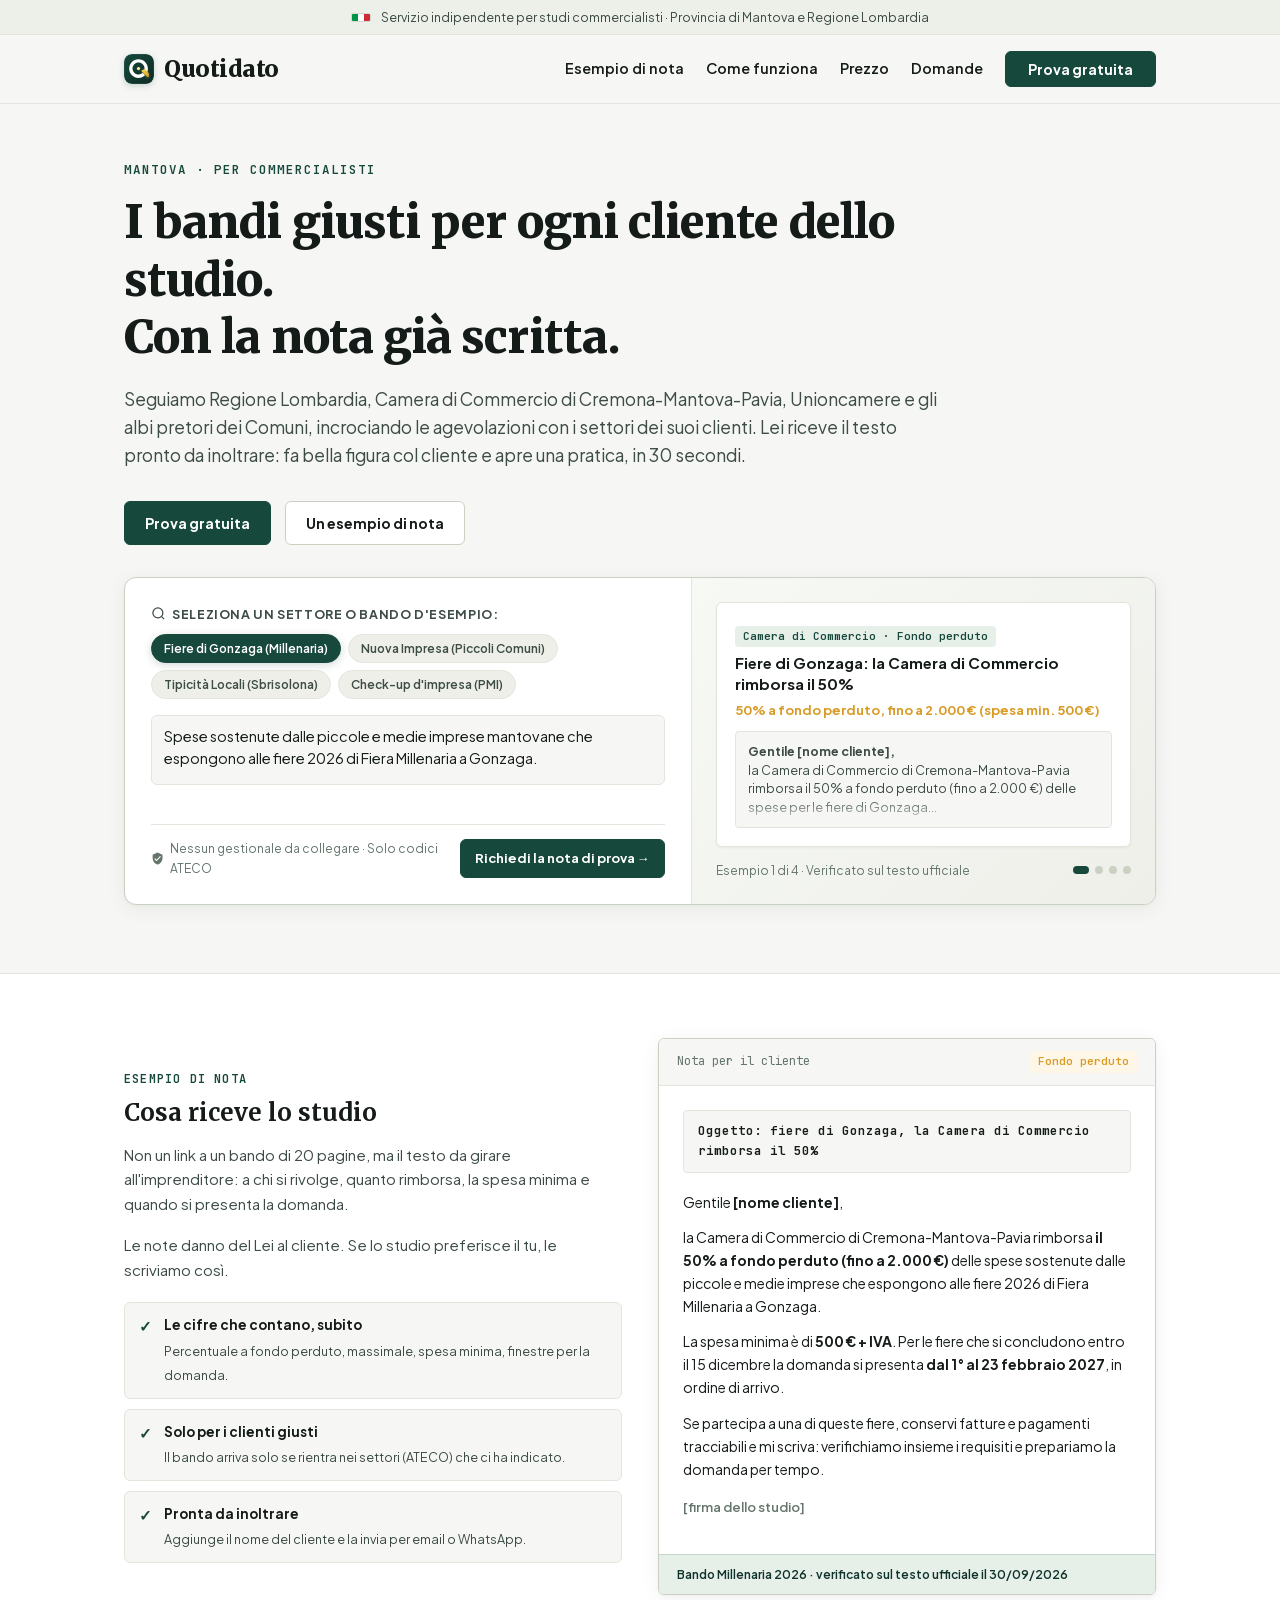
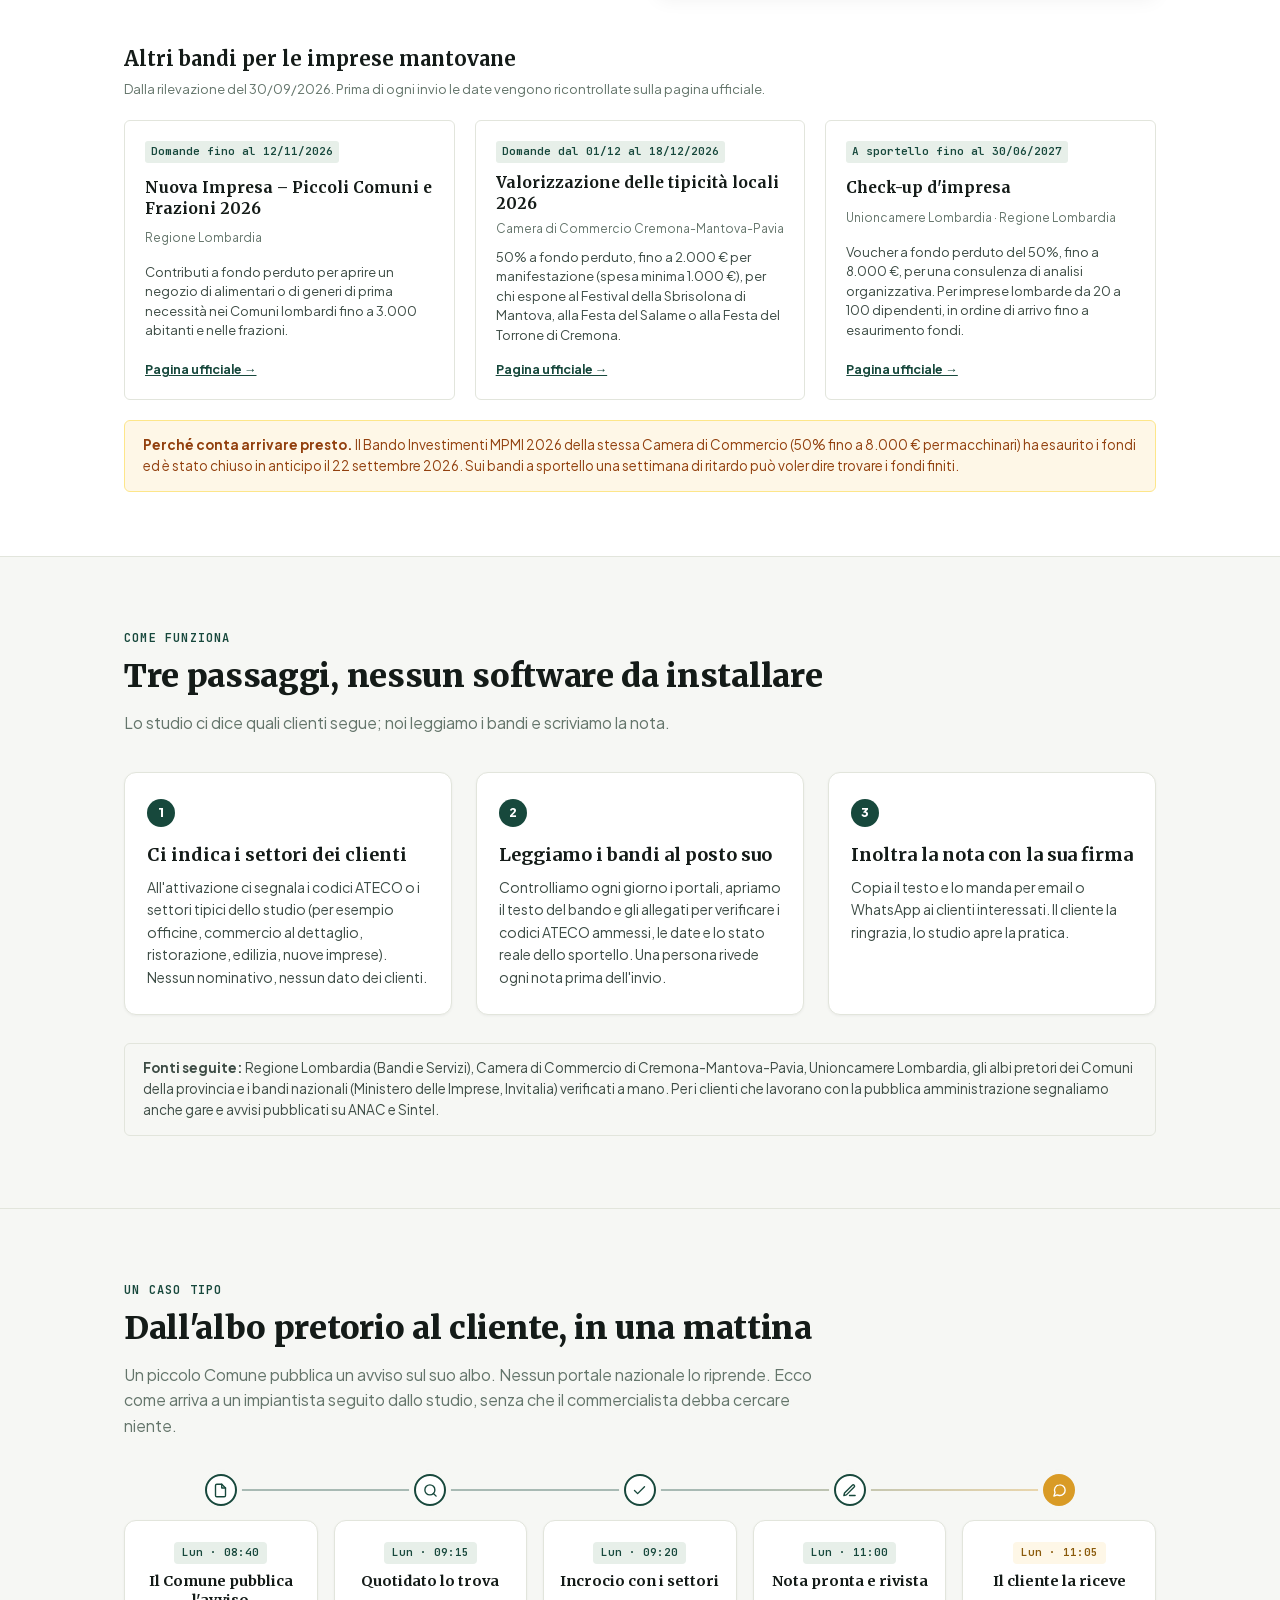
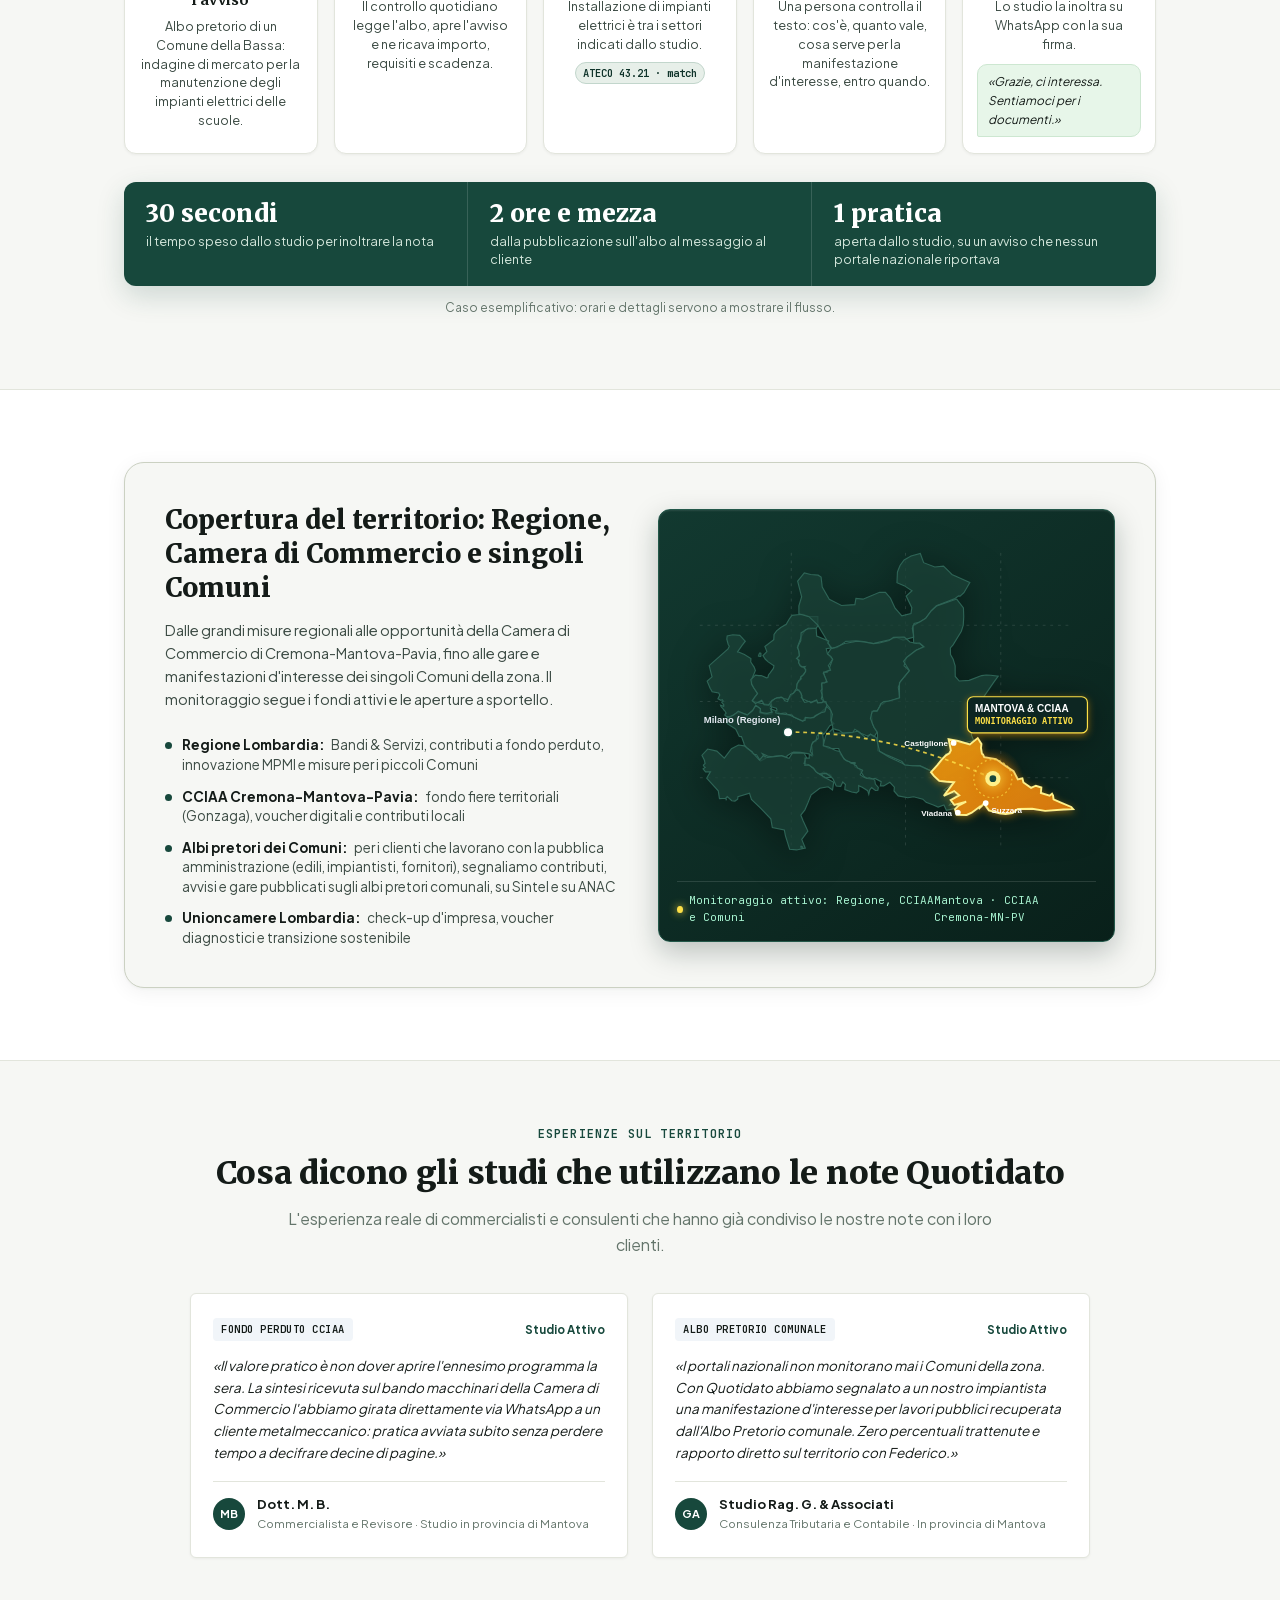
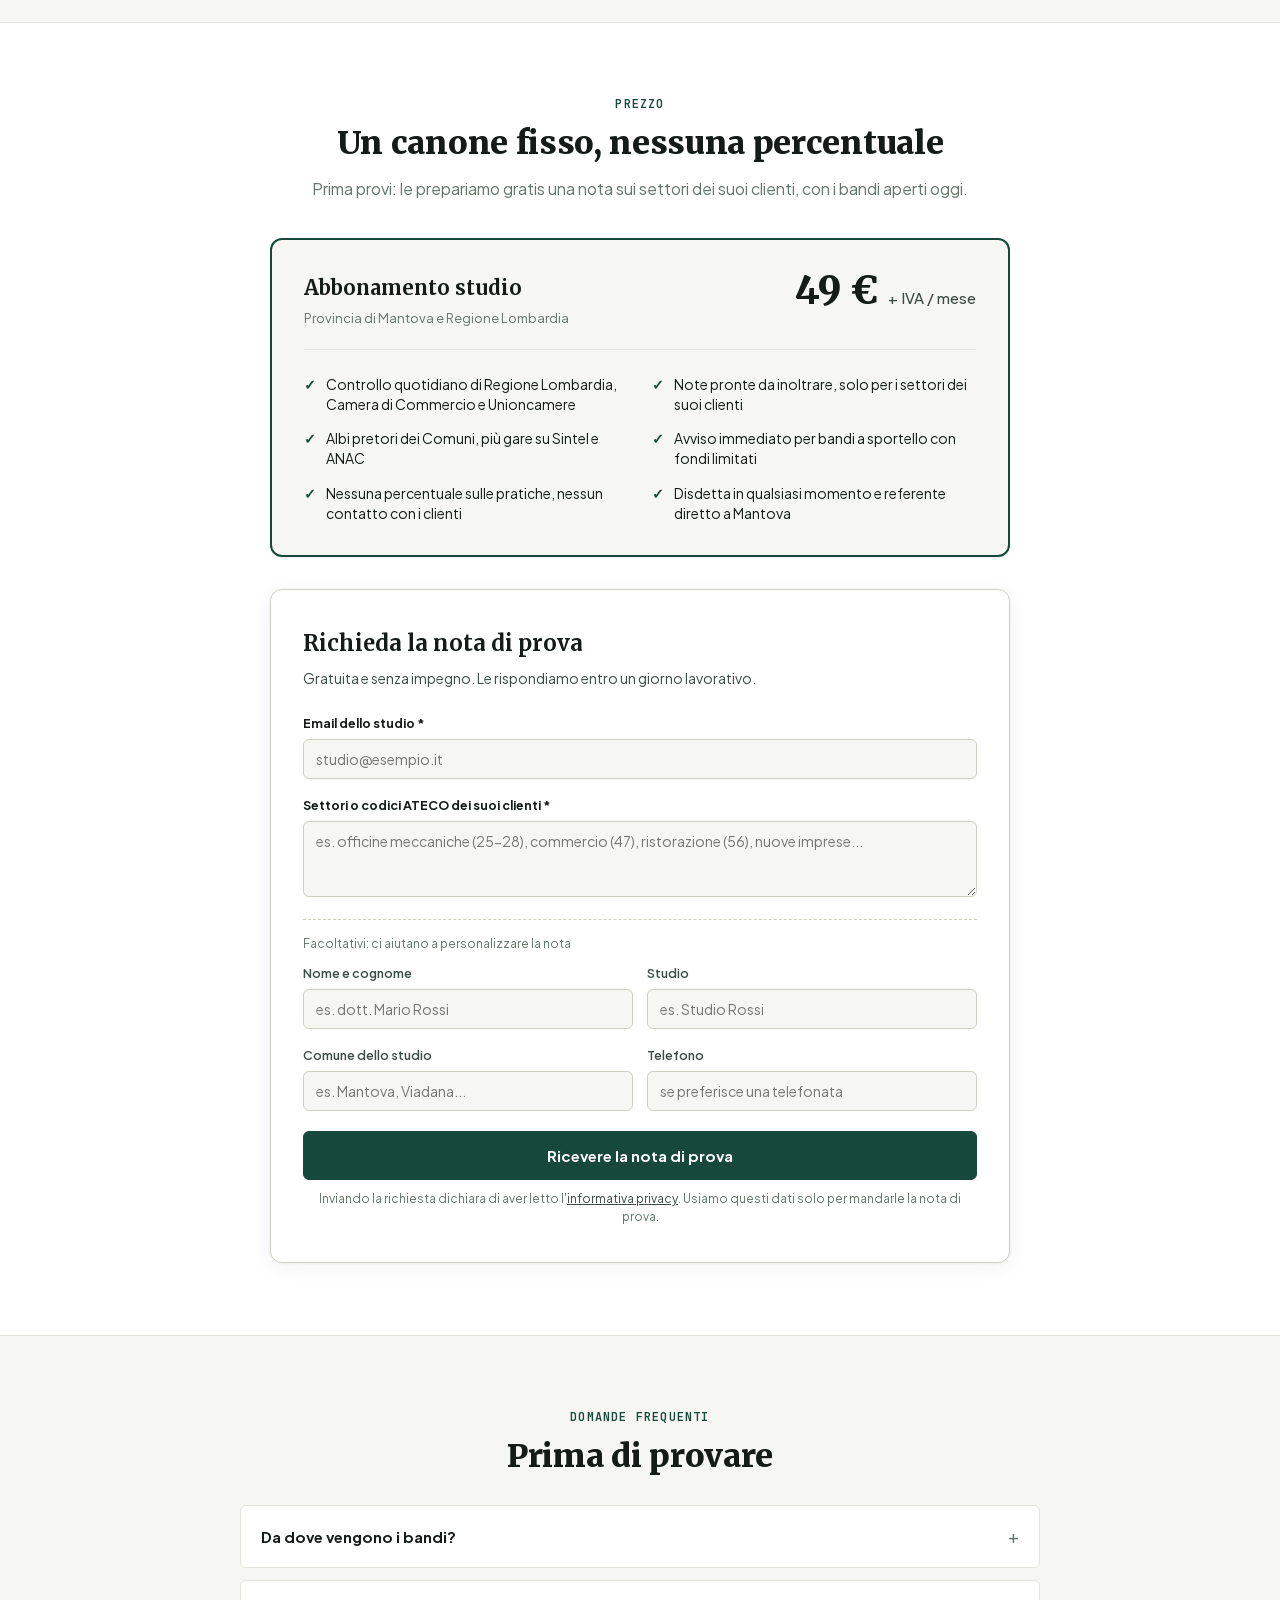
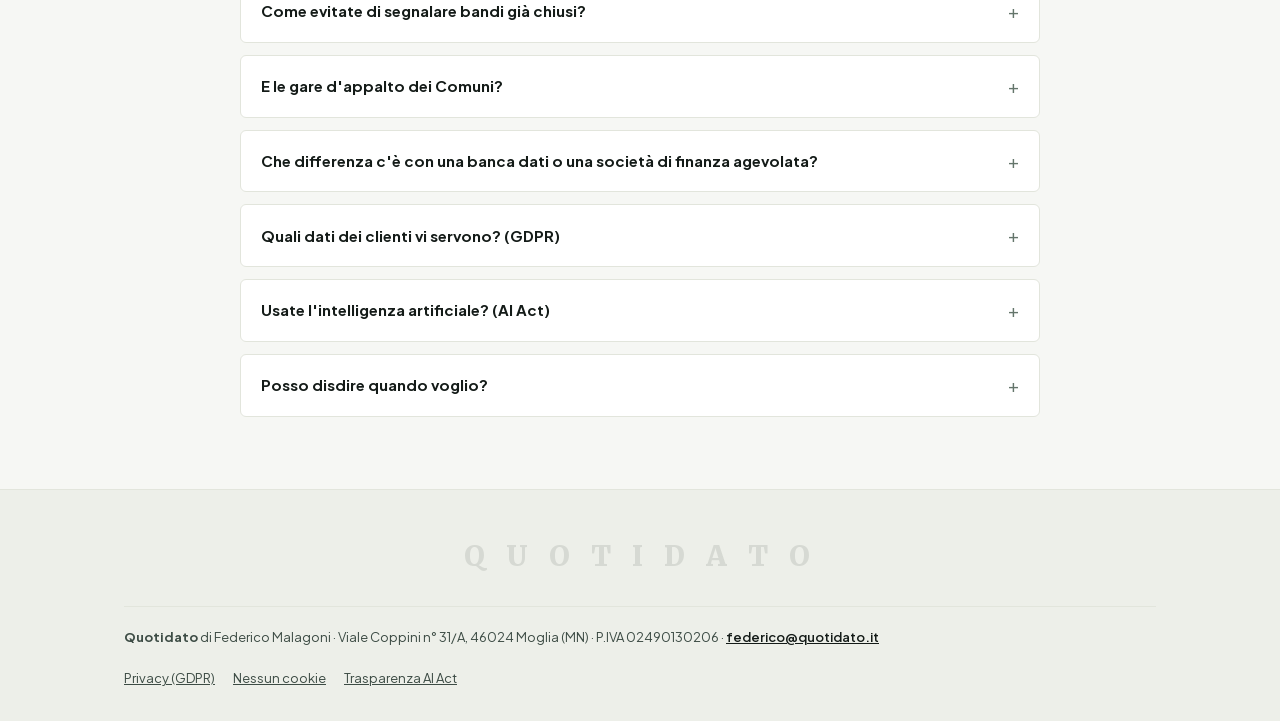
==== index.html @ 5fbed40e "Sito quotidato.it Co-Authored-By: Claude Opus 5.5 <noreply@anthropic.com>" ====
<!DOCTYPE html>
<html lang="it">
<head>
  <meta charset="UTF-8">
  <meta name="viewport" content="width=device-width, initial-scale=1.0, viewport-fit=cover">
  <title>Quotidato | Bandi per i clienti dello studio, con la nota già scritta</title>
  <meta name="description" content="Per commercialisti della provincia di Mantova: i bandi aperti di Regione Lombardia e Camera di Commercio incrociati con i settori dei clienti, con il testo pronto da inoltrare. 49 € + IVA al mese.">
  <link rel="canonical" href="https://quotidato.it/">
  <meta property="og:type" content="website">
  <meta property="og:locale" content="it_IT">
  <meta property="og:url" content="https://quotidato.it/">
  <meta property="og:title" content="Quotidato · Bandi per i clienti dello studio, con la nota già scritta">
  <meta property="og:description" content="Regione Lombardia, Camera di Commercio, Unioncamere e albi pretori dei Comuni incrociati con i settori dei suoi clienti. Per commercialisti della provincia di Mantova.">
  <meta property="og:image" content="https://quotidato.it/brand/og-image.png">
  <meta property="og:image:width" content="1200">
  <meta property="og:image:height" content="630">
  <meta property="og:image:alt" content="Quotidato: i bandi giusti per ogni cliente, con la nota già scritta">
  <meta name="twitter:card" content="summary_large_image">
  <link rel="icon" type="image/svg+xml" href="brand/quotidato-icon-pine.svg">
  <link rel="stylesheet" href="fonts/fonts.css">

  <style>
    :root {
      /* DESIGN SYSTEM: ATMOSFERA EDITORIALE / CIVICA SUPERPINO - ITALIA APERTA */
      --bg: #f6f7f4;                 /* Fondo carta caldo lino di Italia Aperta */
      --bg-white: #ffffff;
      --bg-card: #fdfdfc;
      --bg-subtle: #eeefe9;
      --border: #e2e5dc;
      --border-dark: #cbd1c2;
      --text: #141b18;               /* Inchiostro profondo naturale */
      --text-muted: #3d4c45;         /* Testo secondario ad alta leggibilità */
      --text-light: #64756b;
      --pine: #17483c;               /* Verde pino istituzionale */
      --pine-dark: #0f332a;
      --pine-light: #e7efe9;
      --ochre: #d99b26;              /* Ocra caldo per badge e accenti */
      --ochre-light: #fef7e7;
      --terracotta: #c0583e;         /* Accento vivace per scadenze */
      --radius-sm: 6px;
      --radius-md: 12px;
      --radius-lg: 20px;
      --radius-full: 9999px;
      --shadow-sm: 0 1px 3px rgba(20, 27, 24, 0.05);
      --shadow-card: 0 4px 20px rgba(20, 27, 24, 0.06), 0 1px 3px rgba(20, 27, 24, 0.04);
      --font-serif: 'Merriweather', Georgia, serif;
      --font-sans: 'Plus Jakarta Sans', -apple-system, BlinkMacSystemFont, 'Segoe UI', Roboto, sans-serif;
      --font-mono: 'JetBrains Mono', monospace;
    }

    * { box-sizing: border-box; margin: 0; padding: 0; }
    html { scroll-behavior: smooth; scroll-padding-top: 84px; }
    body {
      background-color: var(--bg);
      color: var(--text);
      font-family: var(--font-sans);
      line-height: 1.6;
      -webkit-font-smoothing: antialiased;
      text-rendering: optimizeLegibility;
    }

    a { color: inherit; text-decoration: none; }
    button, input, textarea { font-family: inherit; }

    .container {
      max-width: 1080px;
      margin: 0 auto;
      padding: 0 24px;
    }

    /* 1. TOP NOTICE (SUPERPINO SIGNATURE) */
    .top-notice {
      background: #edefe9;
      border-bottom: 1px solid var(--border);
      font-size: 12.5px;
      color: var(--text-muted);
      padding: 7px 16px;
      text-align: center;
      display: flex;
      align-items: center;
      justify-content: center;
      gap: 10px;
    }
    .tricolor-strip {
      display: inline-flex;
      width: 20px;
      height: 9px;
      border-radius: 2px;
      overflow: hidden;
      flex-shrink: 0;
      border: 1px solid rgba(0,0,0,0.1);
    }
    .tricolor-strip span:nth-child(1) { flex: 1; background: #009246; }
    .tricolor-strip span:nth-child(2) { flex: 1; background: #ffffff; }
    .tricolor-strip span:nth-child(3) { flex: 1; background: #ce2b37; }

    /* 2. HEADER CON DESIGN PILLOLA IDENTICO A ITALIA APERTA */
    header.masthead {
      background: rgba(246, 247, 244, 0.96);
      backdrop-filter: blur(12px);
      border-bottom: 1px solid var(--border);
      position: sticky;
      top: 0;
      z-index: 100;
    }
    .masthead-inner {
      height: 68px;
      display: flex;
      align-items: center;
      justify-content: space-between;
      gap: 20px;
    }
    .brand-title {
      font-family: var(--font-serif);
      font-size: 23px;
      font-weight: 900;
      letter-spacing: -0.02em;
      color: var(--text);
      text-decoration: none;
      display: flex;
      align-items: center;
      gap: 10px;
      flex-shrink: 0;
      transition: opacity 0.2s ease;
    }
    .brand-title:hover {
      opacity: 0.88;
    }
    .brand-title img {
      width: 30px;
      height: 30px;
      border-radius: 8px;
      vertical-align: middle;
      flex-shrink: 0;
      display: inline-block;
      box-shadow: 0 2px 6px rgba(23, 72, 60, 0.2);
      transition: transform 0.2s ease, box-shadow 0.2s ease;
    }
    .brand-title:hover img {
      transform: scale(1.05);
      box-shadow: 0 4px 10px rgba(23, 72, 60, 0.28);
    }
    .masthead-nav-wrap {
      display: flex;
      align-items: center;
      gap: 22px;
    }
    .nav-links {
      display: flex;
      align-items: center;
      gap: 22px;
      list-style: none;
    }
    .nav-links a {
      color: var(--text);
      text-decoration: none;
      font-size: 14.5px;
      font-weight: 600;
      position: relative;
      transition: color 0.18s ease;
      white-space: nowrap;
      padding: 4px 0;
    }
    .nav-links a::after {
      content: '';
      position: absolute;
      bottom: 0;
      left: 0;
      width: 0;
      height: 2px;
      background: var(--pine);
      transition: width 0.2s cubic-bezier(0.16, 1, 0.3, 1);
      border-radius: 2px;
    }
    .nav-links a:hover {
      color: var(--pine);
    }
    .nav-links a:hover::after {
      width: 100%;
    }

    .nav-actions {
      display: flex;
      align-items: center;
      gap: 10px;
    }
    .nav-pill-btn {
      display: inline-flex;
      align-items: center;
      justify-content: center;
      gap: 7px;
      padding: 8px 18px;
      font-size: 14px;
      font-weight: 600;
      border-radius: var(--radius-sm);
      text-decoration: none !important;
      cursor: pointer;
      transition: all 0.2s cubic-bezier(0.16, 1, 0.3, 1);
      white-space: nowrap;
      line-height: 1.2;
    }

    .nav-pill-cta {
      background: var(--pine);
      color: #ffffff !important;
      border: 1px solid var(--pine);
      font-weight: 700;
      padding: 9px 22px;
    }
    .nav-pill-cta:hover {
      background: var(--pine-dark);
      border-color: var(--pine-dark);
      transform: translateY(-1.5px);
      box-shadow: 0 4px 14px rgba(23, 72, 60, 0.32);
    }
    .nav-pill-cta:active {
      transform: translateY(0);
      box-shadow: 0 2px 6px rgba(23, 72, 60, 0.2);
    }

    .nav-pill-menu {
      background: transparent;
      color: var(--text);
      border: 1px solid #cbd5cf;
      padding: 8px 16px;
      font-size: 14px;
      font-weight: 600;
      cursor: pointer;
      border-radius: var(--radius-sm);
      display: none;
      transition: all 0.2s ease;
    }
    .nav-pill-menu:hover {
      border-color: var(--pine);
      color: var(--pine);
    }

    /* BOTTONI */
    .btn {
      display: inline-flex;
      align-items: center;
      justify-content: center;
      gap: 8px;
      padding: 10px 20px;
      font-size: 14px;
      font-weight: 700;
      border-radius: var(--radius-sm);
      cursor: pointer;
      transition: all 0.2s cubic-bezier(0.16, 1, 0.3, 1);
      white-space: nowrap;
      text-decoration: none !important;
      border: 1px solid transparent;
    }
    .btn-pine, .btn-primary {
      background: var(--pine);
      color: #ffffff !important;
      border-color: var(--pine);
    }
    .btn-pine:hover, .btn-primary:hover {
      background: var(--pine-dark);
      border-color: var(--pine-dark);
      transform: translateY(-2px);
      box-shadow: 0 6px 18px rgba(23, 72, 60, 0.28);
    }
    .btn-pine:active, .btn-primary:active {
      transform: translateY(0);
      box-shadow: 0 2px 6px rgba(23, 72, 60, 0.2);
    }
    .btn-outline {
      background: #ffffff;
      color: var(--text);
      border-color: var(--border-dark);
    }
    .btn-outline:hover {
      background: #ffffff;
      color: var(--pine);
      border-color: var(--pine);
      transform: translateY(-2px);
      box-shadow: 0 6px 16px rgba(0, 0, 0, 0.08);
    }
    .btn-outline:active {
      transform: translateY(0);
      box-shadow: 0 2px 4px rgba(0, 0, 0, 0.05);
    }

    /* 3. HERO (CON COPY APPROVATO + COMPOSER SUPERPINO) */
    .hero {
      padding: 56px 0 48px;
    }
    .hero-kicker {
      font-family: var(--font-mono);
      font-size: 12.5px;
      font-weight: 700;
      text-transform: uppercase;
      letter-spacing: 0.08em;
      color: var(--pine);
      margin-bottom: 14px;
    }
    .hero h1 {
      font-family: var(--font-serif);
      font-size: clamp(32px, 4.2vw, 46px);
      font-weight: 900;
      line-height: 1.25;
      letter-spacing: -0.02em;
      color: var(--text);
      margin-bottom: 18px;
      max-width: 880px;
    }
    .hero-lead {
      font-size: 17.5px;
      color: var(--text-muted);
      max-width: 820px;
      line-height: 1.6;
      margin-bottom: 32px;
    }
    .hero-actions {
      display: flex;
      gap: 14px;
      align-items: center;
      flex-wrap: wrap;
      margin-bottom: 32px;
    }

    /* WIDGET HERO COMPOSER INTERATTIVO (STILE SUPERPINO CON DATI REALI) */
    .hero-composer {
      background: var(--bg-white);
      border: 1px solid var(--border-dark);
      border-radius: var(--radius-md);
      box-shadow: var(--shadow-card);
      overflow: hidden;
      display: grid;
      grid-template-columns: 1.1fr 0.9fr;
      margin-bottom: 20px;
      transition: border-color 0.25s ease, box-shadow 0.25s ease;
    }
    .hero-composer:hover {
      border-color: #cbd5cf;
      box-shadow: 0 10px 30px rgba(23, 72, 60, 0.08);
    }
    .composer-interactive {
      padding: 26px;
      display: flex;
      flex-direction: column;
      justify-content: space-between;
      border-right: 1px solid var(--border);
    }
    .composer-label {
      font-size: 12.5px;
      font-weight: 700;
      color: var(--text-muted);
      text-transform: uppercase;
      letter-spacing: 0.05em;
      margin-bottom: 10px;
      display: flex;
      align-items: center;
      gap: 6px;
    }
    .composer-samples {
      display: flex;
      flex-wrap: wrap;
      gap: 7px;
      margin-bottom: 16px;
    }
    .sample-pill {
      font-size: 12px;
      font-weight: 600;
      background: var(--bg-subtle);
      border: 1px solid var(--border);
      color: var(--text-muted);
      padding: 6px 12px;
      border-radius: var(--radius-full);
      cursor: pointer;
      transition: all 0.2s cubic-bezier(0.16, 1, 0.3, 1);
    }
    .sample-pill:hover {
      background: var(--pine);
      color: #ffffff;
      border-color: var(--pine);
      transform: translateY(-2px);
      box-shadow: 0 4px 10px rgba(23, 72, 60, 0.22);
    }
    .sample-pill.active {
      background: var(--pine);
      color: #ffffff;
      border-color: var(--pine);
      box-shadow: 0 2px 8px rgba(23, 72, 60, 0.2);
    }
    .composer-textarea {
      width: 100%;
      min-height: 70px;
      border: 1px solid var(--border);
      border-radius: var(--radius-sm);
      padding: 10px 12px;
      font-size: 14.5px;
      color: var(--text);
      background: var(--bg);
      resize: none;
      line-height: 1.5;
      transition: border-color 0.2s ease, box-shadow 0.2s ease;
    }
    .composer-textarea:focus {
      outline: none;
      border-color: var(--pine);
      box-shadow: 0 0 0 3px rgba(23, 72, 60, 0.1);
    }
    .composer-bottom {
      display: flex;
      align-items: center;
      justify-content: space-between;
      gap: 16px;
      padding-top: 14px;
      border-top: 1px solid var(--border);
      margin-top: 14px;
    }
    .composer-hint {
      font-size: 12px;
      color: var(--text-light);
      display: flex;
      align-items: center;
      gap: 6px;
    }

    /* COMPOSER STAGE (ANTEPRIMA NOTA) */
    .composer-stage {
      background: linear-gradient(135deg, #f7f9f5 0%, #eeefe9 100%);
      padding: 24px;
      display: flex;
      flex-direction: column;
      justify-content: space-between;
    }
    .stage-card {
      background: #ffffff;
      border: 1px solid var(--border);
      border-radius: var(--radius-sm);
      padding: 18px;
      box-shadow: var(--shadow-sm);
      transition: transform 0.25s cubic-bezier(0.16, 1, 0.3, 1), box-shadow 0.25s ease;
    }
    .stage-card:hover {
      transform: translateY(-2px);
      box-shadow: 0 8px 24px rgba(0, 0, 0, 0.08);
    }
    .stage-tag {
      display: inline-block;
      font-family: var(--font-mono);
      font-size: 11px;
      font-weight: 700;
      color: var(--pine);
      background: var(--pine-light);
      padding: 2px 8px;
      border-radius: 4px;
      margin-bottom: 6px;
    }
    .stage-title {
      font-size: 15px;
      font-weight: 700;
      color: var(--text);
      line-height: 1.35;
      margin-bottom: 6px;
    }
    .stage-value {
      font-size: 13px;
      color: var(--ochre);
      font-weight: 700;
      margin-bottom: 10px;
    }
    .stage-draft-box {
      background: var(--bg);
      border: 1px solid var(--border);
      border-radius: 4px;
      padding: 10px 12px;
      font-size: 12.5px;
      color: var(--text-muted);
      line-height: 1.5;
      max-height: 100px;
      overflow: hidden;
      position: relative;
    }
    .stage-draft-box::after {
      content: '';
      position: absolute;
      bottom: 0; left: 0; right: 0;
      height: 30px;
      background: linear-gradient(transparent, var(--bg));
    }
    .stage-controls {
      display: flex;
      align-items: center;
      justify-content: space-between;
      margin-top: 14px;
    }
    .stage-caption { font-size: 12px; color: var(--text-light); }
    .stage-dots { display: flex; gap: 6px; }
    .dot {
      width: 8px;
      height: 8px;
      border-radius: 50%;
      background: var(--border-dark);
      cursor: pointer;
      transition: all 0.2s cubic-bezier(0.16, 1, 0.3, 1);
    }
    .dot:hover {
      background: var(--pine);
      transform: scale(1.25);
    }
    .dot.active { background: var(--pine); width: 16px; border-radius: 4px; }

    /* SECTION HEADINGS */
    .section-eyebrow {
      font-family: var(--font-mono);
      font-size: 12px;
      text-transform: uppercase;
      letter-spacing: 0.1em;
      color: var(--pine);
      font-weight: 700;
      margin-bottom: 8px;
    }
    .section-headline {
      font-family: var(--font-serif);
      font-size: clamp(24px, 3vw, 32px);
      font-weight: 800;
      color: var(--text);
      margin-bottom: 12px;
      letter-spacing: -0.01em;
      line-height: 1.3;
    }
    .section-sub {
      color: var(--text-light);
      font-size: 16px;
      max-width: 720px;
      margin-bottom: 36px;
      line-height: 1.6;
    }

    /* 4. ANTEPRIMA DEL PRODOTTO: COSA RICEVE LO STUDIO */
    .preview-section {
      padding: 64px 0;
      background: #ffffff;
      border-top: 1px solid var(--border);
      border-bottom: 1px solid var(--border);
    }
    .preview-layout {
      display: grid;
      grid-template-columns: 1fr 1fr;
      gap: 36px;
      align-items: center;
      margin-bottom: 48px;
    }
    .preview-explanation h3 {
      font-family: var(--font-serif);
      font-size: 24px;
      font-weight: 700;
      color: var(--text);
      margin-bottom: 14px;
      line-height: 1.3;
    }
    .preview-explanation p {
      font-size: 15px;
      color: var(--text-muted);
      line-height: 1.65;
      margin-bottom: 16px;
    }
    .preview-features {
      display: flex;
      flex-direction: column;
      gap: 10px;
      margin-top: 20px;
    }
    .preview-feature-card {
      display: flex;
      align-items: flex-start;
      gap: 12px;
      padding: 12px 14px;
      background: var(--bg);
      border: 1px solid var(--border);
      border-radius: 6px;
      line-height: 1.5;
      transition: all 0.2s cubic-bezier(0.16, 1, 0.3, 1);
    }
    .preview-feature-card:hover {
      transform: translateX(4px);
      border-color: var(--pine);
      background: #ffffff;
      box-shadow: 0 4px 14px rgba(23, 72, 60, 0.08);
    }
    .preview-feature-card .feature-icon {
      color: var(--pine);
      font-weight: 700;
      font-size: 15px;
      flex-shrink: 0;
    }
    .preview-feature-card strong {
      color: var(--text);
      display: block;
      margin-bottom: 2px;
      font-size: 13.5px;
    }
    .preview-feature-card span {
      color: var(--text-muted);
      font-size: 12.5px;
    }

    /* MOCKUP EMAIL NOTA APPROVATA */
    .msg-mockup {
      background: #ffffff;
      border: 1px solid var(--border-dark);
      border-radius: var(--radius-sm);
      box-shadow: var(--shadow-card);
      overflow: hidden;
      transition: transform 0.25s cubic-bezier(0.16, 1, 0.3, 1), box-shadow 0.25s ease;
    }
    .msg-mockup:hover {
      transform: translateY(-3px);
      box-shadow: 0 12px 32px rgba(23, 72, 60, 0.12);
    }
    .mockup-header {
      background: var(--bg);
      border-bottom: 1px solid var(--border);
      padding: 12px 18px;
      display: flex;
      justify-content: space-between;
      align-items: center;
      font-family: var(--font-mono);
      font-size: 12px;
      color: var(--text-light);
    }
    .mockup-badge {
      background: var(--ochre-light);
      color: var(--ochre);
      padding: 2px 8px;
      border-radius: 3px;
      font-weight: 700;
      font-size: 11px;
    }
    .mockup-body {
      padding: 24px;
      font-size: 14px;
      line-height: 1.65;
      color: var(--text);
    }
    .mockup-meta {
      background: var(--bg);
      border: 1px solid var(--border);
      border-radius: 4px;
      padding: 10px 14px;
      margin-bottom: 18px;
      font-size: 12.5px;
      color: var(--text);
      font-family: var(--font-mono);
      font-weight: 600;
    }
    .mockup-body p { margin-bottom: 12px; }
    .mockup-footer {
      background: var(--pine-light);
      border-top: 1px solid #c2d6cc;
      padding: 10px 18px;
      font-size: 12px;
      color: var(--pine-dark);
      font-weight: 600;
    }

    /* ALTRI BANDI PER LE IMPRESE MANTOVANE (GRANTS GRID APPROVATA) */
    .grants-block h3 {
      font-family: var(--font-serif);
      font-size: 20px;
      font-weight: 700;
      margin-bottom: 4px;
    }
    .grants-note {
      font-size: 13px;
      color: var(--text-light);
      margin-bottom: 20px;
    }
    .grants-grid {
      display: grid;
      grid-template-columns: repeat(3, 1fr);
      gap: 20px;
      margin-bottom: 20px;
    }
    .grant-box {
      background: #ffffff;
      border: 1px solid var(--border);
      border-radius: 6px;
      padding: 20px;
      display: flex;
      flex-direction: column;
      justify-content: space-between;
      transition: all 0.22s cubic-bezier(0.16, 1, 0.3, 1);
    }
    .grant-box:hover {
      transform: translateY(-4px);
      border-color: var(--pine);
      box-shadow: 0 10px 24px rgba(23, 72, 60, 0.1);
    }
    .grant-tag {
      font-family: var(--font-mono);
      font-size: 11px;
      font-weight: 600;
      color: var(--pine);
      background: var(--pine-light);
      padding: 2px 6px;
      border-radius: 3px;
      display: inline-block;
      margin-bottom: 10px;
      align-self: flex-start;
    }
    .grant-box h4 {
      font-family: var(--font-serif);
      font-size: 15.5px;
      font-weight: 700;
      color: var(--text);
      margin-bottom: 4px;
      line-height: 1.35;
    }
    .grant-ente {
      font-size: 12px;
      color: var(--text-light);
      margin-bottom: 10px;
    }
    .grant-sum {
      font-size: 13px;
      color: var(--text-muted);
      line-height: 1.5;
      margin-bottom: 14px;
    }
    .grant-box a {
      font-size: 12.5px;
      color: var(--pine);
      font-weight: 700;
      text-decoration: underline;
      transition: color 0.15s ease;
    }
    .grant-box a:hover {
      color: var(--pine-dark);
    }
    .timing-box {
      background: var(--ochre-light);
      border: 1px solid #fde68a;
      border-radius: 6px;
      padding: 14px 18px;
      font-size: 13.5px;
      color: #92400e;
      line-height: 1.55;
    }

    /* 5. COME FUNZIONA: I 3 PASSAGGI CON FRAME VISUALI (SUPERPINO DNA) */
    .steps-section {
      padding: 72px 0;
      border-bottom: 1px solid var(--border);
    }
    .steps-grid {
      display: grid;
      grid-template-columns: repeat(3, 1fr);
      gap: 24px;
      margin-bottom: 28px;
    }
    .step-card {
      background: var(--bg-white);
      border: 1px solid var(--border);
      padding: 26px 22px;
      border-radius: var(--radius-md);
      box-shadow: var(--shadow-sm);
      display: flex;
      flex-direction: column;
      transition: transform 0.25s cubic-bezier(0.16, 1, 0.3, 1), border-color 0.25s ease, box-shadow 0.25s ease;
    }
    .step-card:hover {
      transform: translateY(-5px);
      border-color: var(--pine);
      box-shadow: 0 12px 28px rgba(23, 72, 60, 0.1);
    }
    .step-num {
      width: 28px;
      height: 28px;
      border-radius: var(--radius-full);
      background: var(--pine);
      color: #ffffff;
      display: flex;
      align-items: center;
      justify-content: center;
      font-size: 13px;
      font-weight: 800;
      margin-bottom: 16px;
      transition: background-color 0.2s ease, transform 0.2s ease;
    }
    .step-card:hover .step-num {
      background: var(--ochre);
      transform: scale(1.1);
    }
    .step-card h3 {
      font-family: var(--font-serif);
      font-size: 18px;
      font-weight: 700;
      color: var(--text);
      margin-bottom: 10px;
      line-height: 1.3;
    }
    .step-card p {
      font-size: 14px;
      color: var(--text-muted);
      line-height: 1.6;
    }
    .sources-line {
      background: var(--bg);
      border: 1px solid var(--border);
      border-radius: 6px;
      padding: 14px 18px;
      font-size: 13.5px;
      color: var(--text-muted);
      line-height: 1.55;
    }

    /* 5B. CASO TIPO: DALL'ALBO PRETORIO AL CLIENTE (INFOGRAFICA) */
    .caso-section {
      padding: 72px 0;
      border-bottom: 1px solid var(--border);
      background: var(--bg);
    }
    .caso-track {
      position: relative;
      display: grid;
      grid-template-columns: repeat(5, 1fr);
      gap: 16px;
      margin-bottom: 28px;
    }
    .caso-track::before {
      content: '';
      position: absolute;
      top: 15px;
      left: 10%;
      right: 10%;
      height: 2px;
      background: linear-gradient(90deg, var(--pine) 0%, var(--pine) 60%, var(--ochre) 100%);
      opacity: 0.35;
    }
    .caso-step {
      position: relative;
      display: flex;
      flex-direction: column;
      align-items: center;
      text-align: center;
    }
    .caso-node {
      width: 32px;
      height: 32px;
      border-radius: 50%;
      background: var(--bg-white);
      border: 2px solid var(--pine);
      color: var(--pine);
      display: flex;
      align-items: center;
      justify-content: center;
      margin-bottom: 14px;
      position: relative;
      z-index: 1;
      box-shadow: 0 0 0 5px var(--bg);
    }
    .caso-step:last-child .caso-node {
      background: var(--ochre);
      border-color: var(--ochre);
      color: #ffffff;
    }
    .caso-card {
      background: var(--bg-white);
      border: 1px solid var(--border);
      border-radius: var(--radius-md);
      padding: 16px 14px;
      box-shadow: var(--shadow-sm);
      width: 100%;
      flex: 1;
      transition: transform 0.25s cubic-bezier(0.16, 1, 0.3, 1), border-color 0.25s ease, box-shadow 0.25s ease;
    }
    .caso-card:hover {
      transform: translateY(-4px);
      border-color: var(--pine);
      box-shadow: 0 10px 24px rgba(23, 72, 60, 0.1);
    }
    .caso-time {
      display: inline-block;
      font-family: var(--font-mono);
      font-size: 11px;
      font-weight: 700;
      color: var(--pine);
      background: var(--pine-light);
      padding: 2px 8px;
      border-radius: 4px;
      margin-bottom: 8px;
    }
    .caso-step:last-child .caso-time {
      color: #8a5a0b;
      background: var(--ochre-light);
    }
    .caso-card h3 {
      font-family: var(--font-serif);
      font-size: 14.5px;
      font-weight: 700;
      color: var(--text);
      line-height: 1.35;
      margin-bottom: 6px;
    }
    .caso-card p {
      font-size: 12.5px;
      color: var(--text-muted);
      line-height: 1.5;
    }
    .caso-match {
      display: inline-flex;
      align-items: center;
      gap: 5px;
      margin-top: 8px;
      font-family: var(--font-mono);
      font-size: 10.5px;
      font-weight: 700;
      color: var(--pine-dark);
      background: var(--pine-light);
      border: 1px solid #c2d6cc;
      padding: 2px 7px;
      border-radius: var(--radius-full);
    }
    .caso-bubble {
      margin-top: 10px;
      background: #e7f6e9;
      border: 1px solid #cde7d1;
      border-radius: 10px 10px 10px 2px;
      padding: 7px 10px;
      font-size: 12px;
      color: var(--text);
      text-align: left;
      font-style: italic;
    }
    .caso-result {
      display: grid;
      grid-template-columns: repeat(3, 1fr);
      background: var(--pine);
      border-radius: var(--radius-md);
      color: #ffffff;
      overflow: hidden;
      box-shadow: 0 10px 28px rgba(23, 72, 60, 0.18);
    }
    .caso-result > div {
      padding: 18px 22px;
      border-right: 1px solid rgba(255, 255, 255, 0.14);
    }
    .caso-result > div:last-child { border-right: none; }
    .caso-result-num {
      font-family: var(--font-serif);
      font-size: 24px;
      font-weight: 900;
      line-height: 1.15;
      color: #ffffff;
    }
    .caso-result-label {
      font-size: 12.5px;
      color: #cfe3d8;
      margin-top: 4px;
      line-height: 1.45;
    }
    .caso-note {
      font-size: 12px;
      color: var(--text-light);
      margin-top: 12px;
      text-align: center;
    }
    @media (max-width: 900px) {
      .caso-track { grid-template-columns: 1fr; gap: 14px; padding-left: 46px; }
      .caso-track::before {
        top: 8px; bottom: 8px; left: 15px; right: auto;
        width: 2px; height: auto;
        background: linear-gradient(180deg, var(--pine) 0%, var(--pine) 60%, var(--ochre) 100%);
      }
      .caso-step { align-items: stretch; text-align: left; }
      .caso-node { position: absolute; left: -46px; top: 12px; margin: 0; }
      .caso-result { grid-template-columns: 1fr; }
      .caso-result > div { border-right: none; border-bottom: 1px solid rgba(255, 255, 255, 0.14); }
      .caso-result > div:last-child { border-bottom: none; }
    }

    /* 6. COPERTURA TERRITORIALE: MAPPA REALE MANTOVA E LOMBARDIA */
    .territorio-card-section {
      padding: 72px 0;
      background: #ffffff;
      border-bottom: 1px solid var(--border);
    }
    .territorio-banner {
      background: var(--bg);
      border: 1px solid var(--border-dark);
      border-radius: var(--radius-lg);
      padding: 40px;
      display: grid;
      grid-template-columns: 1fr 1fr;
      gap: 36px;
      align-items: center;
      box-shadow: var(--shadow-card);
      transition: border-color 0.25s ease, box-shadow 0.25s ease;
    }
    .territorio-banner:hover {
      border-color: #cbd5cf;
      box-shadow: 0 12px 36px rgba(23, 72, 60, 0.1);
    }
    .territorio-banner h2 {
      font-family: var(--font-serif);
      font-size: 26px;
      font-weight: 800;
      margin-bottom: 14px;
      color: var(--text);
      line-height: 1.3;
    }
    .territorio-banner p {
      font-size: 14.5px;
      color: var(--text-muted);
      line-height: 1.6;
      margin-bottom: 24px;
    }
    .stat-box {
      background: #ffffff;
      border: 1px solid var(--border);
      border-radius: var(--radius-sm);
      padding: 12px 14px;
      transition: all 0.2s cubic-bezier(0.16, 1, 0.3, 1);
    }
    .stat-box:hover {
      transform: translateY(-2px);
      border-color: var(--pine);
      box-shadow: 0 6px 16px rgba(23, 72, 60, 0.08);
    }
    .stat-num {
      font-size: 22px;
      font-weight: 800;
      color: var(--pine);
      font-family: var(--font-mono);
    }
    .stat-label {
      font-size: 12px;
      color: var(--text-muted);
    }
    .territorio-art-box {
      background: linear-gradient(145deg, #123930 0%, #09201a 100%);
      border: 1px solid #23584a;
      border-radius: var(--radius-md);
      padding: 20px 18px 14px;
      color: #ffffff;
      position: relative;
      min-height: 290px;
      display: flex;
      flex-direction: column;
      justify-content: center;
      align-items: center;
      overflow: hidden;
      box-shadow: inset 0 1px 2px rgba(255, 255, 255, 0.1), 0 10px 28px rgba(10, 33, 27, 0.25);
      transition: transform 0.25s ease, box-shadow 0.25s ease;
    }
    .territorio-art-box:hover {
      transform: translateY(-2px);
      box-shadow: inset 0 1px 2px rgba(255, 255, 255, 0.15), 0 14px 34px rgba(10, 33, 27, 0.35);
    }
    .territorio-map-wrapper {
      width: 100%;
      display: flex;
      flex-direction: column;
      align-items: center;
      justify-content: center;
      position: relative;
    }
    .territorio-map-img {
      width: 100%;
      max-width: 430px;
      height: auto;
      display: block;
      filter: drop-shadow(0 6px 18px rgba(0, 0, 0, 0.5));
    }
    .territorio-map-foot {
      display: flex;
      justify-content: space-between;
      align-items: center;
      width: 100%;
      padding-top: 10px;
      margin-top: 8px;
      border-top: 1px solid rgba(255, 255, 255, 0.12);
      font-size: 11px;
      color: #a7f3d0;
      font-family: var(--font-mono);
    }
    .territorio-map-foot span { display: flex; align-items: center; gap: 6px; }
    .territorio-map-foot .pulse-dot {
      width: 7px;
      height: 7px;
      border-radius: 50%;
      background: #fde047;
      box-shadow: 0 0 8px #fde047;
      display: inline-block;
    }

    /* 7. ESPERIENZE SUL TERRITORIO (REVIEWS ESATTE) */
    .reviews-section {
      padding: 64px 0;
      border-bottom: 1px solid var(--border);
    }
    .reviews-grid {
      display: grid;
      grid-template-columns: 1fr 1fr;
      gap: 24px;
      max-width: 900px;
      margin: 0 auto;
    }
    .review-card {
      background: #ffffff;
      border: 1px solid var(--border);
      border-radius: var(--radius-sm);
      padding: 24px 22px;
      box-shadow: var(--shadow-sm);
      display: flex;
      flex-direction: column;
      justify-content: space-between;
      transition: transform 0.22s cubic-bezier(0.16, 1, 0.3, 1), border-color 0.22s ease, box-shadow 0.22s ease;
    }
    .review-card:hover {
      transform: translateY(-4px);
      border-color: var(--pine);
      box-shadow: 0 10px 24px rgba(23, 72, 60, 0.09);
    }
    .review-tag {
      font-family: var(--font-mono);
      font-size: 10.5px;
      text-transform: uppercase;
      letter-spacing: 0.05em;
      color: var(--text);
      font-weight: 700;
      background: #f1f5f9;
      padding: 3px 8px;
      border-radius: 4px;
    }
    .review-quote {
      font-size: 13.5px;
      color: var(--text);
      line-height: 1.6;
      font-style: italic;
      margin: 14px 0 18px;
    }
    .review-author {
      border-top: 1px solid var(--border);
      padding-top: 12px;
      display: flex;
      align-items: center;
      gap: 12px;
    }
    .author-avatar {
      width: 32px;
      height: 32px;
      border-radius: 50%;
      background: var(--pine);
      color: #ffffff;
      display: flex;
      align-items: center;
      justify-content: center;
      font-size: 11px;
      font-weight: 700;
      flex-shrink: 0;
    }
    .author-name { font-size: 13px; font-weight: 700; color: var(--text); }
    .author-title { font-size: 11.5px; color: var(--text-light); }

    /* 8. PREZZO & FORM DI RICHIESTA PROVA (APPROVATI) */
    .pricing-section {
      padding: 72px 0;
      background: #ffffff;
      border-bottom: 1px solid var(--border);
    }
    .offer-layout {
      max-width: 740px;
      margin: 0 auto;
      display: flex;
      flex-direction: column;
      gap: 32px;
    }
    .pricing-box {
      background: var(--bg);
      border: 2px solid var(--pine);
      border-radius: var(--radius-md);
      padding: 32px;
      box-shadow: var(--shadow-sm);
      transition: transform 0.25s cubic-bezier(0.16, 1, 0.3, 1), box-shadow 0.25s ease;
    }
    .pricing-box:hover {
      transform: translateY(-3px);
      box-shadow: 0 12px 32px rgba(23, 72, 60, 0.12);
    }
    .pricing-header {
      display: flex;
      justify-content: space-between;
      align-items: flex-start;
      margin-bottom: 24px;
      padding-bottom: 20px;
      border-bottom: 1px solid var(--border);
      gap: 20px;
    }
    .pricing-title {
      font-family: var(--font-serif);
      font-size: 20px;
      font-weight: 700;
    }
    .pricing-cost {
      font-size: 38px;
      font-weight: 900;
      font-family: var(--font-serif);
      color: var(--text);
      line-height: 1;
      text-align: right;
    }
    .pricing-cost span { font-size: 15px; font-weight: 500; font-family: var(--font-sans); color: var(--text-muted); }
    .pricing-features {
      list-style: none;
      display: grid;
      grid-template-columns: 1fr 1fr;
      gap: 14px 24px;
      font-size: 14px;
      color: var(--text);
    }
    @media (max-width: 640px) {
      .pricing-features {
        grid-template-columns: 1fr;
      }
    }
    .pricing-features li {
      display: flex;
      align-items: flex-start;
      gap: 10px;
      line-height: 1.45;
    }
    .pricing-features li::before {
      content: "✓";
      color: var(--pine);
      font-weight: 800;
      flex-shrink: 0;
    }

    /* FORM STYLING */
    .form-container {
      background: #ffffff;
      border: 1px solid var(--border-dark);
      border-radius: var(--radius-md);
      padding: 36px 32px;
      box-shadow: var(--shadow-card);
      transition: border-color 0.25s ease, box-shadow 0.25s ease;
    }
    .form-container:hover {
      border-color: #cbd5cf;
      box-shadow: 0 12px 32px rgba(23, 72, 60, 0.1);
    }
    .form-container h3 {
      font-family: var(--font-serif);
      font-size: 22px;
      font-weight: 700;
      margin-bottom: 6px;
    }
    .form-intro {
      font-size: 14px;
      color: var(--text-muted);
      margin-bottom: 24px;
      line-height: 1.5;
    }
    .form-row-2 {
      display: grid;
      grid-template-columns: 1fr 1fr;
      gap: 14px;
    }
    .field {
      margin-bottom: 16px;
    }
    .field label {
      display: block;
      font-size: 12.5px;
      font-weight: 700;
      color: var(--text);
      margin-bottom: 6px;
    }
    .field input, .field textarea {
      width: 100%;
      padding: 10px 12px;
      border: 1px solid var(--border-dark);
      border-radius: var(--radius-sm);
      font-size: 14px;
      background: var(--bg);
      color: var(--text);
      transition: all 0.18s ease;
    }
    .field input:focus, .field textarea:focus {
      outline: none;
      border-color: var(--pine);
      background: #ffffff;
      box-shadow: 0 0 0 3px rgba(23, 72, 60, 0.1);
    }
    .honey { display: none !important; }
    .optional-fields {
      border-top: 1px dashed var(--border-dark);
      padding-top: 14px;
      margin-top: 4px;
    }
    .optional-title {
      font-size: 12px;
      color: var(--text-light);
      margin-bottom: 10px;
    }
    .optional-fields .field label { font-weight: 600; color: var(--text-muted); }
    .form-privacy-note {
      font-size: 12px;
      color: var(--text-light);
      text-align: center;
      margin-top: 10px;
      line-height: 1.5;
    }
    .form-privacy-note a { text-decoration: underline; color: var(--text-muted); }

    /* 9. DOMANDE FREQUENTI (ACCORDION NATIVO) */
    .faq-section {
      padding: 72px 0;
    }
    .faq-list {
      max-width: 800px;
      margin: 0 auto;
      display: flex;
      flex-direction: column;
      gap: 12px;
    }
    details {
      background: #ffffff;
      border: 1px solid var(--border);
      border-radius: var(--radius-sm);
      overflow: hidden;
      transition: border-color 0.2s ease, box-shadow 0.2s ease;
    }
    details:hover {
      border-color: #b5c7bd;
      box-shadow: 0 2px 8px rgba(0, 0, 0, 0.04);
    }
    details[open] { border-color: var(--pine); }
    summary {
      padding: 16px 20px;
      font-weight: 700;
      font-size: 15px;
      cursor: pointer;
      list-style: none;
      display: flex;
      justify-content: space-between;
      align-items: center;
      color: var(--text);
      transition: background-color 0.2s ease, color 0.2s ease;
    }
    summary::-webkit-details-marker { display: none; }
    summary:hover {
      background-color: #fbfcf9;
      color: var(--pine);
    }
    summary::after {
      content: "+";
      font-size: 18px;
      color: var(--text-light);
      font-weight: 400;
      transition: transform 0.2s ease, color 0.2s ease;
    }
    summary:hover::after {
      color: var(--pine);
    }
    details[open] summary::after {
      content: "−";
      color: var(--pine);
    }
    details p {
      padding: 0 20px 20px;
      font-size: 14px;
      color: var(--text-muted);
      line-height: 1.6;
      border-top: 1px solid var(--border);
      padding-top: 14px;
    }

    /* 10. FOOTER CON DATI LEGALI APPROVATI */
    footer.main-footer {
      background: #edefe9;
      border-top: 1px solid var(--border);
      padding: 44px 0 32px;
      font-size: 13px;
      color: var(--text-muted);
    }
    .footer-wordmark {
      font-family: var(--font-serif);
      font-size: 28px;
      font-weight: 900;
      letter-spacing: 0.25em;
      text-transform: uppercase;
      text-align: center;
      color: rgba(20, 27, 24, 0.1);
      margin-bottom: 28px;
      user-select: none;
    }
    .footer-flex {
      display: flex;
      justify-content: space-between;
      align-items: center;
      gap: 20px;
      flex-wrap: wrap;
      padding-top: 20px;
      border-top: 1px solid var(--border);
    }
    .footer-legal {
      display: flex;
      gap: 18px;
      list-style: none;
    }
    .footer-legal a {
      text-decoration: underline;
      color: var(--text-muted);
      transition: color 0.18s ease;
    }
    .footer-legal a:hover {
      color: var(--pine);
    }

    #richiesta {
      scroll-margin-top: 100px;
    }
    .territorio-sources-tags {
      display: flex;
      flex-direction: column;
      gap: 12px;
      margin-top: 18px;
    }
    .source-tag-item {
      display: flex;
      align-items: flex-start;
      gap: 10px;
      font-size: 13.5px;
      color: var(--text-muted);
      line-height: 1.45;
    }
    .source-tag-dot {
      width: 7px;
      height: 7px;
      border-radius: 50%;
      background: var(--pine);
      margin-top: 7px;
      flex-shrink: 0;
    }
    .source-tag-item strong {
      color: var(--text);
      display: inline-block;
      margin-right: 4px;
    }

    /* RESPONSIVE */
    @media (max-width: 900px) {
      .hero-composer { grid-template-columns: 1fr; }
      .composer-interactive { border-right: none; border-bottom: 1px solid var(--border); }
      .preview-layout, .territorio-banner, .reviews-grid { grid-template-columns: 1fr; }
      .steps-grid, .grants-grid { grid-template-columns: 1fr; }
      .form-row-2 { grid-template-columns: 1fr; }
      .nav-links {
        display: none;
        position: absolute;
        top: 68px;
        left: 0;
        right: 0;
        background: #ffffff;
        border-bottom: 1px solid var(--border);
        flex-direction: column;
        padding: 20px 24px;
        box-shadow: 0 8px 24px rgba(0,0,0,0.08);
        gap: 16px;
      }
      .nav-links.open { display: flex; }
      .nav-pill-menu { display: inline-flex; }
    }
    @media (max-width: 480px) {
      .container { padding: 0 16px; }
      .masthead-inner { gap: 10px; }
      .brand-title { font-size: 19px; gap: 8px; }
      .brand-title img { width: 26px; height: 26px; }
      .nav-actions { gap: 6px; }
      .nav-pill-cta { padding: 8px 13px; font-size: 13px; }
      .nav-pill-menu { padding: 7px 11px; font-size: 13px; }
    }
  </style>
</head>
<body>

  <!-- 1. NOTIFICA TOP ISTITUZIONALE/INDIPENDENTE (STILE SUPERPINO) -->
  <div class="top-notice">
    <span class="tricolor-strip" aria-hidden="true">
      <span></span><span></span><span></span>
    </span>
    <span>Servizio indipendente per studi commercialisti · Provincia di Mantova e Regione Lombardia</span>
  </div>

  <!-- 2. HEADER ELEGANTE CON DESIGN A PILLOLA (IDENTICO ALLO SCREENSHOT) -->
  <header class="masthead">
    <div class="container masthead-inner">
      <a href="/" class="brand-title">
        <img src="brand/quotidato-icon-pine.svg" alt="" width="30" height="30">
        Quotidato
      </a>

      <nav class="masthead-nav-wrap">
        <div class="nav-links">
          <a href="#esempio">Esempio di nota</a>
          <a href="#come-funziona">Come funziona</a>
          <a href="#prezzo">Prezzo</a>
          <a href="#domande">Domande</a>
        </div>

        <div class="nav-actions">
          <a href="#richiesta" class="nav-pill-btn nav-pill-cta">Prova gratuita</a>
          <button type="button" class="nav-pill-menu" id="navToggle" aria-label="Menu">Menu</button>
        </div>
      </nav>
    </div>
  </header>

  <!-- 3. HERO (COPY APPROVATO AL 100% + COMPOSER INTERATTIVO) -->
  <section class="hero">
    <div class="container">
      <div class="hero-kicker">Mantova · Per commercialisti</div>
      <h1>I bandi giusti per ogni cliente dello studio.<br>Con la nota già scritta.</h1>
      <p class="hero-lead">
        Seguiamo Regione Lombardia, Camera di Commercio di Cremona-Mantova-Pavia, Unioncamere e gli albi pretori dei Comuni, incrociando le agevolazioni con i settori dei suoi clienti. Lei riceve il testo pronto da inoltrare: fa bella figura col cliente e apre una pratica, in 30 secondi.
      </p>

      <div class="hero-actions">
        <a href="#richiesta" class="btn btn-primary">Prova gratuita</a>
        <a href="#esempio" class="btn btn-outline">Un esempio di nota</a>
      </div>

      <!-- COMPOSER INTERATTIVO SUPERPINO CON I BANDI REALI APPROVATI -->
      <div class="hero-composer">
        <!-- Lato selezione a sinistra -->
        <div class="composer-interactive">
          <div>
            <div class="composer-label">
              <svg width="15" height="15" viewBox="0 0 24 24" fill="none" stroke="currentColor" stroke-width="2"><circle cx="11" cy="11" r="8"></circle><line x1="21" y1="21" x2="16.65" y2="16.65"></line></svg>
              Seleziona un settore o bando d'esempio:
            </div>

            <div class="composer-samples">
              <button type="button" class="sample-pill active" onclick="selectSample(0)">Fiere di Gonzaga (Millenaria)</button>
              <button type="button" class="sample-pill" onclick="selectSample(1)">Nuova Impresa (Piccoli Comuni)</button>
              <button type="button" class="sample-pill" onclick="selectSample(2)">Tipicità Locali (Sbrisolona)</button>
              <button type="button" class="sample-pill" onclick="selectSample(3)">Check-up d'impresa (PMI)</button>
            </div>

            <textarea id="composer-text" class="composer-textarea" rows="2" readonly>Spese sostenute dalle piccole e medie imprese mantovane che espongono alle fiere 2026 di Fiera Millenaria a Gonzaga.</textarea>
          </div>

          <div class="composer-bottom">
            <div class="composer-hint">
              <svg width="15" height="15" viewBox="0 0 24 24" fill="currentColor"><path d="M12 1L3 5v6c0 5.55 3.84 10.74 9 12 5.16-1.26 9-6.45 9-12V5l-9-4zm-2 16l-4-4 1.41-1.41L10 14.17l6.59-6.59L18 9l-8 8z"/></svg>
              <span>Nessun gestionale da collegare · Solo codici ATECO</span>
            </div>
            <a href="#richiesta" class="btn btn-primary" style="font-size: 13px; padding: 8px 14px;">Richiedi la nota di prova &rarr;</a>
          </div>
        </div>

        <!-- Lato anteprima a destra -->
        <div class="composer-stage">
          <div class="stage-card">
            <span id="stage-tag" class="stage-tag">Camera di Commercio · Fondo perduto</span>
            <h4 id="stage-title" class="stage-title">Fiere di Gonzaga: la Camera di Commercio rimborsa il 50%</h4>
            <div id="stage-value" class="stage-value">50% a fondo perduto, fino a 2.000 € (spesa min. 500 €)</div>

            <div id="stage-draft" class="stage-draft-box">
              <strong>Gentile [nome cliente],</strong><br>
              la Camera di Commercio di Cremona-Mantova-Pavia rimborsa il 50% a fondo perduto (fino a 2.000 €) delle spese per le fiere di Gonzaga...
            </div>
          </div>

          <div class="stage-controls">
            <span id="stage-caption" class="stage-caption">Esempio 1 di 4 · Verificato sul testo ufficiale</span>
            <div class="stage-dots">
              <span class="dot active" onclick="selectSample(0)"></span>
              <span class="dot" onclick="selectSample(1)"></span>
              <span class="dot" onclick="selectSample(2)"></span>
              <span class="dot" onclick="selectSample(3)"></span>
            </div>
          </div>
        </div>
      </div>
    </div>
  </section>

  <!-- 4. ESEMPIO DI NOTA (COSA RICEVE LO STUDIO) -->
  <section id="esempio" class="preview-section">
    <div class="container">
      <div class="preview-layout">
        <div class="preview-explanation">
          <div class="section-eyebrow">Esempio di nota</div>
          <h3>Cosa riceve lo studio</h3>
          <p>
            Non un link a un bando di 20 pagine, ma il testo da girare all'imprenditore: a chi si rivolge, quanto rimborsa, la spesa minima e quando si presenta la domanda.
          </p>
          <p>
            Le note danno del Lei al cliente. Se lo studio preferisce il tu, le scriviamo così.
          </p>

          <div class="preview-features">
            <div class="preview-feature-card">
              <span class="feature-icon">✓</span>
              <div>
                <strong>Le cifre che contano, subito</strong>
                <span>Percentuale a fondo perduto, massimale, spesa minima, finestre per la domanda.</span>
              </div>
            </div>
            <div class="preview-feature-card">
              <span class="feature-icon">✓</span>
              <div>
                <strong>Solo per i clienti giusti</strong>
                <span>Il bando arriva solo se rientra nei settori (ATECO) che ci ha indicato.</span>
              </div>
            </div>
            <div class="preview-feature-card">
              <span class="feature-icon">✓</span>
              <div>
                <strong>Pronta da inoltrare</strong>
                <span>Aggiunge il nome del cliente e la invia per email o WhatsApp.</span>
              </div>
            </div>
          </div>
        </div>

        <!-- MOCKUP NOTA APPROVATA -->
        <div id="mockupBando" class="msg-mockup">
          <div class="mockup-header">
            <span>Nota per il cliente</span>
            <span class="mockup-badge">Fondo perduto</span>
          </div>
          <div class="mockup-body">
            <div class="mockup-meta">
              Oggetto: fiere di Gonzaga, la Camera di Commercio rimborsa il 50%
            </div>
            <p>Gentile <strong>[nome cliente]</strong>,</p>
            <p>
              la Camera di Commercio di Cremona-Mantova-Pavia rimborsa <strong>il 50% a fondo perduto (fino a 2.000 €)</strong> delle spese sostenute dalle piccole e medie imprese che espongono alle fiere 2026 di Fiera Millenaria a Gonzaga.
            </p>
            <p>
              La spesa minima è di <strong>500 € + IVA</strong>. Per le fiere che si concludono entro il 15 dicembre la domanda si presenta <strong>dal 1° al 23 febbraio 2027</strong>, in ordine di arrivo.
            </p>
            <p>
              Se partecipa a una di queste fiere, conservi fatture e pagamenti tracciabili e mi scriva: verifichiamo insieme i requisiti e prepariamo la domanda per tempo.
            </p>
            <p style="margin-top: 16px; font-weight: 600; color: var(--text-light); font-size: 13px;">
              [firma dello studio]
            </p>
          </div>
          <div class="mockup-footer">
            Bando Millenaria 2026 · verificato sul testo ufficiale il 30/09/2026
          </div>
        </div>
      </div>

      <!-- ALTRI BANDI PER LE IMPRESE MANTOVANE -->
      <div class="grants-block">
        <h3>Altri bandi per le imprese mantovane</h3>
        <p class="grants-note">Dalla rilevazione del 30/09/2026. Prima di ogni invio le date vengono ricontrollate sulla pagina ufficiale.</p>

        <div class="grants-grid">
          <div class="grant-box">
            <span class="grant-tag">Domande fino al 12/11/2026</span>
            <h4>Nuova Impresa – Piccoli Comuni e Frazioni 2026</h4>
            <div class="grant-ente">Regione Lombardia</div>
            <div class="grant-sum">
              Contributi a fondo perduto per aprire un negozio di alimentari o di generi di prima necessità nei Comuni lombardi fino a 3.000 abitanti e nelle frazioni.
            </div>
            <a href="https://www.bandi.regione.lombardia.it/servizi/servizio/bandi/dettaglio/attivita-produttive-imprese/start-up-impresa/nuova-impresa-piccoli-comuni-frazioni-2026-RLO12025051423" target="_blank" rel="noopener">Pagina ufficiale →</a>
          </div>

          <div class="grant-box">
            <span class="grant-tag">Domande dal 01/12 al 18/12/2026</span>
            <h4>Valorizzazione delle tipicità locali 2026</h4>
            <div class="grant-ente">Camera di Commercio Cremona-Mantova-Pavia</div>
            <div class="grant-sum">
              50% a fondo perduto, fino a 2.000 € per manifestazione (spesa minima 1.000 €), per chi espone al Festival della Sbrisolona di Mantova, alla Festa del Salame o alla Festa del Torrone di Cremona.
            </div>
            <a href="https://www.cmp.camcom.it/bandi/bando-valorizzazione-delle-tipicita-locali-2026" target="_blank" rel="noopener">Pagina ufficiale →</a>
          </div>

          <div class="grant-box">
            <span class="grant-tag">A sportello fino al 30/06/2027</span>
            <h4>Check-up d'impresa</h4>
            <div class="grant-ente">Unioncamere Lombardia · Regione Lombardia</div>
            <div class="grant-sum">
              Voucher a fondo perduto del 50%, fino a 8.000 €, per una consulenza di analisi organizzativa. Per imprese lombarde da 20 a 100 dipendenti, in ordine di arrivo fino a esaurimento fondi.
            </div>
            <a href="https://www.bandi.regione.lombardia.it/servizi/servizio/bandi/dettaglio/istruzione-formazione-lavoro/lavoro-occupazione/check-up-d-impresa-UCL012025044383" target="_blank" rel="noopener">Pagina ufficiale →</a>
          </div>
        </div>

        <div class="timing-box">
          <strong>Perché conta arrivare presto.</strong> Il Bando Investimenti MPMI 2026 della stessa Camera di Commercio (50% fino a 8.000 € per macchinari) ha esaurito i fondi ed è stato chiuso in anticipo il 22 settembre 2026. Sui bandi a sportello una settimana di ritardo può voler dire trovare i fondi finiti.
        </div>
      </div>
    </div>
  </section>

  <!-- 5. COME FUNZIONA: TRE PASSAGGI -->
  <section id="come-funziona" class="steps-section">
    <div class="container">
      <div class="section-eyebrow">Come funziona</div>
      <h2 class="section-headline">Tre passaggi, nessun software da installare</h2>
      <p class="section-sub">
        Lo studio ci dice quali clienti segue; noi leggiamo i bandi e scriviamo la nota.
      </p>

      <div class="steps-grid">
        <div class="step-card">
          <span class="step-num">1</span>
          <h3>Ci indica i settori dei clienti</h3>
          <p>
            All'attivazione ci segnala i codici ATECO o i settori tipici dello studio (per esempio officine, commercio al dettaglio, ristorazione, edilizia, nuove imprese). Nessun nominativo, nessun dato dei clienti.
          </p>
        </div>

        <div class="step-card">
          <span class="step-num">2</span>
          <h3>Leggiamo i bandi al posto suo</h3>
          <p>
            Controlliamo ogni giorno i portali, apriamo il testo del bando e gli allegati per verificare i codici ATECO ammessi, le date e lo stato reale dello sportello. Una persona rivede ogni nota prima dell'invio.
          </p>
        </div>

        <div class="step-card">
          <span class="step-num">3</span>
          <h3>Inoltra la nota con la sua firma</h3>
          <p>
            Copia il testo e lo manda per email o WhatsApp ai clienti interessati. Il cliente la ringrazia, lo studio apre la pratica.
          </p>
        </div>
      </div>

      <div class="sources-line">
        <strong>Fonti seguite:</strong> Regione Lombardia (Bandi e Servizi), Camera di Commercio di Cremona-Mantova-Pavia, Unioncamere Lombardia, gli albi pretori dei Comuni della provincia e i bandi nazionali (Ministero delle Imprese, Invitalia) verificati a mano. Per i clienti che lavorano con la pubblica amministrazione segnaliamo anche gare e avvisi pubblicati su ANAC e Sintel.
      </div>
    </div>
  </section>

  <!-- 5B. CASO TIPO: DALL'ALBO PRETORIO AL CLIENTE -->
  <section id="caso" class="caso-section">
    <div class="container">
      <div class="section-eyebrow">Un caso tipo</div>
      <h2 class="section-headline">Dall'albo pretorio al cliente, in una mattina</h2>
      <p class="section-sub">
        Un piccolo Comune pubblica un avviso sul suo albo. Nessun portale nazionale lo riprende. Ecco come arriva a un impiantista seguito dallo studio, senza che il commercialista debba cercare niente.
      </p>

      <ol class="caso-track" style="list-style: none;">
        <li class="caso-step">
          <span class="caso-node"><svg width="15" height="15" viewBox="0 0 24 24" fill="none" stroke="currentColor" stroke-width="2.2" stroke-linecap="round" stroke-linejoin="round" aria-hidden="true"><path d="M14 2H6a2 2 0 0 0-2 2v16a2 2 0 0 0 2 2h12a2 2 0 0 0 2-2V8z"/><polyline points="14 2 14 8 20 8"/></svg></span>
          <div class="caso-card">
            <span class="caso-time">Lun · 08:40</span>
            <h3>Il Comune pubblica l'avviso</h3>
            <p>Albo pretorio di un Comune della Bassa: indagine di mercato per la manutenzione degli impianti elettrici delle scuole.</p>
          </div>
        </li>
        <li class="caso-step">
          <span class="caso-node"><svg width="15" height="15" viewBox="0 0 24 24" fill="none" stroke="currentColor" stroke-width="2.2" stroke-linecap="round" stroke-linejoin="round" aria-hidden="true"><circle cx="11" cy="11" r="8"/><line x1="21" y1="21" x2="16.65" y2="16.65"/></svg></span>
          <div class="caso-card">
            <span class="caso-time">Lun · 09:15</span>
            <h3>Quotidato lo trova</h3>
            <p>Il controllo quotidiano legge l'albo, apre l'avviso e ne ricava importo, requisiti e scadenza.</p>
          </div>
        </li>
        <li class="caso-step">
          <span class="caso-node"><svg width="15" height="15" viewBox="0 0 24 24" fill="none" stroke="currentColor" stroke-width="2.2" stroke-linecap="round" stroke-linejoin="round" aria-hidden="true"><polyline points="20 6 9 17 4 12"/></svg></span>
          <div class="caso-card">
            <span class="caso-time">Lun · 09:20</span>
            <h3>Incrocio con i settori</h3>
            <p>Installazione di impianti elettrici è tra i settori indicati dallo studio.</p>
            <span class="caso-match">ATECO 43.21 · match</span>
          </div>
        </li>
        <li class="caso-step">
          <span class="caso-node"><svg width="15" height="15" viewBox="0 0 24 24" fill="none" stroke="currentColor" stroke-width="2.2" stroke-linecap="round" stroke-linejoin="round" aria-hidden="true"><path d="M12 20h9"/><path d="M16.5 3.5a2.12 2.12 0 0 1 3 3L7 19l-4 1 1-4z"/></svg></span>
          <div class="caso-card">
            <span class="caso-time">Lun · 11:00</span>
            <h3>Nota pronta e rivista</h3>
            <p>Una persona controlla il testo: cos'è, quanto vale, cosa serve per la manifestazione d'interesse, entro quando.</p>
          </div>
        </li>
        <li class="caso-step">
          <span class="caso-node"><svg width="15" height="15" viewBox="0 0 24 24" fill="none" stroke="currentColor" stroke-width="2.2" stroke-linecap="round" stroke-linejoin="round" aria-hidden="true"><path d="M21 11.5a8.38 8.38 0 0 1-9 8.4 8.5 8.5 0 0 1-3.8-.9L3 21l1.9-5.7A8.38 8.38 0 0 1 12 3a8.5 8.5 0 0 1 9 8.5z"/></svg></span>
          <div class="caso-card">
            <span class="caso-time">Lun · 11:05</span>
            <h3>Il cliente la riceve</h3>
            <p>Lo studio la inoltra su WhatsApp con la sua firma.</p>
            <div class="caso-bubble">«Grazie, ci interessa. Sentiamoci per i documenti.»</div>
          </div>
        </li>
      </ol>

      <div class="caso-result">
        <div>
          <div class="caso-result-num">30 secondi</div>
          <div class="caso-result-label">il tempo speso dallo studio per inoltrare la nota</div>
        </div>
        <div>
          <div class="caso-result-num">2 ore e mezza</div>
          <div class="caso-result-label">dalla pubblicazione sull'albo al messaggio al cliente</div>
        </div>
        <div>
          <div class="caso-result-num">1 pratica</div>
          <div class="caso-result-label">aperta dallo studio, su un avviso che nessun portale nazionale riportava</div>
        </div>
      </div>
      <p class="caso-note">Caso esemplificativo: orari e dettagli servono a mostrare il flusso.</p>
    </div>
  </section>

  <!-- 6. COPERTURA TERRITORIALE (MAPPA REALE MANTOVA E LOMBARDIA) -->
  <section id="territorio" class="territorio-card-section">
    <div class="container">
      <div class="territorio-banner">
        <div>
          <h2>Copertura del territorio: Regione, Camera di Commercio e singoli Comuni</h2>
          <p>
            Dalle grandi misure regionali alle opportunità della Camera di Commercio di Cremona-Mantova-Pavia, fino alle gare e manifestazioni d'interesse dei singoli Comuni della zona. Il monitoraggio segue i fondi attivi e le aperture a sportello.
          </p>

          <div class="territorio-sources-tags">
            <div class="source-tag-item">
              <span class="source-tag-dot"></span>
              <div>
                <strong>Regione Lombardia:</strong> Bandi &amp; Servizi, contributi a fondo perduto, innovazione MPMI e misure per i piccoli Comuni
              </div>
            </div>
            <div class="source-tag-item">
              <span class="source-tag-dot"></span>
              <div>
                <strong>CCIAA Cremona-Mantova-Pavia:</strong> fondo fiere territoriali (Gonzaga), voucher digitali e contributi locali
              </div>
            </div>
            <div class="source-tag-item">
              <span class="source-tag-dot"></span>
              <div>
                <strong>Albi pretori dei Comuni:</strong> per i clienti che lavorano con la pubblica amministrazione (edili, impiantisti, fornitori), segnaliamo contributi, avvisi e gare pubblicati sugli albi pretori comunali, su Sintel e su ANAC
              </div>
            </div>
            <div class="source-tag-item">
              <span class="source-tag-dot"></span>
              <div>
                <strong>Unioncamere Lombardia:</strong> check-up d'impresa, voucher diagnostici e transizione sostenibile
              </div>
            </div>
          </div>
        </div>

        <div class="territorio-art-box">
          <div class="territorio-map-wrapper">
            <img src="brand/mappa-lombardia-mantova.svg" alt="Mappa della Lombardia con provincia di Mantova in evidenza" class="territorio-map-img">
            <div class="territorio-map-foot">
              <span><i class="pulse-dot"></i> Monitoraggio attivo: Regione, CCIAA e Comuni</span>
              <span>Mantova &middot; CCIAA Cremona-MN-PV</span>
            </div>
          </div>
        </div>
      </div>
    </div>
  </section>

  <!-- 7. ESPERIENZE SUL TERRITORIO -->
  <section class="reviews-section">
    <div class="container">
      <div class="section-eyebrow" style="text-align: center;">Esperienze sul Territorio</div>
      <h2 class="section-headline" style="text-align: center;">Cosa dicono gli studi che utilizzano le note Quotidato</h2>
      <p class="section-sub" style="text-align: center; margin-left: auto; margin-right: auto;">
        L'esperienza reale di commercialisti e consulenti che hanno già condiviso le nostre note con i loro clienti.
      </p>

      <div class="reviews-grid">
        <!-- Review 1 -->
        <div class="review-card">
          <div>
            <div style="display: flex; justify-content: space-between; align-items: center; margin-bottom: 8px;">
              <span class="review-tag">Fondo Perduto CCIAA</span>
              <span style="font-size: 11.5px; color: var(--pine); font-weight: 700;">Studio Attivo</span>
            </div>
            <p class="review-quote">
              «Il valore pratico è non dover aprire l'ennesimo programma la sera. La sintesi ricevuta sul bando macchinari della Camera di Commercio l'abbiamo girata direttamente via WhatsApp a un cliente metalmeccanico: pratica avviata subito senza perdere tempo a decifrare decine di pagine.»
            </p>
          </div>
          <div class="review-author">
            <div class="author-avatar">MB</div>
            <div>
              <div class="author-name">Dott. M. B.</div>
              <div class="author-title">Commercialista e Revisore · Studio in provincia di Mantova</div>
            </div>
          </div>
        </div>

        <!-- Review 2 -->
        <div class="review-card">
          <div>
            <div style="display: flex; justify-content: space-between; align-items: center; margin-bottom: 8px;">
              <span class="review-tag">Albo Pretorio Comunale</span>
              <span style="font-size: 11.5px; color: var(--pine); font-weight: 700;">Studio Attivo</span>
            </div>
            <p class="review-quote">
              «I portali nazionali non monitorano mai i Comuni della zona. Con Quotidato abbiamo segnalato a un nostro impiantista una manifestazione d'interesse per lavori pubblici recuperata dall'Albo Pretorio comunale. Zero percentuali trattenute e rapporto diretto sul territorio con Federico.»
            </p>
          </div>
          <div class="review-author">
            <div class="author-avatar">GA</div>
            <div>
              <div class="author-name">Studio Rag. G. &amp; Associati</div>
              <div class="author-title">Consulenza Tributaria e Contabile · In provincia di Mantova</div>
            </div>
          </div>
        </div>
      </div>
    </div>
  </section>

  <!-- 8. PREZZO & PROVA GRATUITA -->
  <section id="prezzo" class="pricing-section">
    <div class="container">
      <div class="section-eyebrow" style="text-align: center;">Prezzo</div>
      <h2 class="section-headline" style="text-align: center;">Un canone fisso, nessuna percentuale</h2>
      <p class="section-sub" style="text-align: center; margin-left: auto; margin-right: auto;">
        Prima provi: le prepariamo gratis una nota sui settori dei suoi clienti, con i bandi aperti oggi.
      </p>

      <div class="offer-layout">
        <div class="pricing-box">
          <div class="pricing-header">
            <div>
              <div class="pricing-title">Abbonamento studio</div>
              <div style="font-size: 13px; color: var(--text-light); margin-top: 4px;">Provincia di Mantova e Regione Lombardia</div>
            </div>
            <div class="pricing-cost">
              49 € <span>+ IVA / mese</span>
            </div>
          </div>

          <ul class="pricing-features">
            <li>Controllo quotidiano di Regione Lombardia, Camera di Commercio e Unioncamere</li>
            <li>Note pronte da inoltrare, solo per i settori dei suoi clienti</li>
            <li>Albi pretori dei Comuni, più gare su Sintel e ANAC</li>
            <li>Avviso immediato per bandi a sportello con fondi limitati</li>
            <li>Nessuna percentuale sulle pratiche, nessun contatto con i clienti</li>
            <li>Disdetta in qualsiasi momento e referente diretto a Mantova</li>
          </ul>
        </div>

        <div class="form-container" id="richiesta">
          <form id="contactForm" novalidate>
            <h3>Richieda la nota di prova</h3>
            <p class="form-intro">Gratuita e senza impegno. Le rispondiamo entro un giorno lavorativo.</p>

            <div class="field">
              <label for="email">Email dello studio *</label>
              <input type="email" id="email" name="email" required autocomplete="email" placeholder="studio@esempio.it">
            </div>

            <div class="field">
              <label for="settori">Settori o codici ATECO dei suoi clienti *</label>
              <textarea id="settori" name="settori" rows="3" required placeholder="es. officine meccaniche (25-28), commercio (47), ristorazione (56), nuove imprese..."></textarea>
            </div>

            <div class="optional-fields">
              <div class="optional-title">Facoltativi: ci aiutano a personalizzare la nota</div>
              <div class="form-row-2">
                <div class="field">
                  <label for="nome">Nome e cognome</label>
                  <input type="text" id="nome" name="nome" autocomplete="name" placeholder="es. dott. Mario Rossi">
                </div>
                <div class="field">
                  <label for="studio">Studio</label>
                  <input type="text" id="studio" name="studio" autocomplete="organization" placeholder="es. Studio Rossi">
                </div>
              </div>
              <div class="form-row-2">
                <div class="field">
                  <label for="comune">Comune dello studio</label>
                  <input type="text" id="comune" name="comune" placeholder="es. Mantova, Viadana...">
                </div>
                <div class="field">
                  <label for="telefono">Telefono</label>
                  <input type="tel" id="telefono" name="telefono" autocomplete="tel" placeholder="se preferisce una telefonata">
                </div>
              </div>
            </div>

            <input type="text" name="_honey" class="honey" tabindex="-1" autocomplete="off" aria-hidden="true">

            <p id="formError" role="alert" style="display: none; color: #b91c1c; font-size: 13px; margin-bottom: 10px;"></p>

            <button type="submit" id="btnSubmit" class="btn btn-primary" style="width: 100%; padding: 14px; font-size: 15px; margin-top: 4px;">
              Ricevere la nota di prova
            </button>
            <p class="form-privacy-note">Inviando la richiesta dichiara di aver letto l'<a href="privacy.html" target="_blank">informativa privacy</a>. Usiamo questi dati solo per mandarle la nota di prova.</p>
          </form>

          <div id="formSuccess" class="form-status ok" style="display: none; background: #ecfdf5; border: 1px solid #a7f3d0; border-radius: 6px; padding: 20px; margin-top: 16px;" role="status">
            <h3 style="color: #065f46; font-size: 16px; margin-bottom: 6px;">Richiesta ricevuta</h3>
            <p style="font-size: 13.5px; color: #047857;">
              Grazie. Le scriveremo entro un giorno lavorativo con la nota di prova per <strong id="outStudio"></strong>.
            </p>
          </div>

          <!-- INVIO NON RIUSCITO (FALLBACK MAILTO) -->
          <div id="formFail" class="form-status err" style="display: none; background: #fef2f2; border: 1px solid #fecaca; border-radius: 6px; padding: 20px; margin-top: 16px;" role="alert">
            <h3 style="color: #991b1b; font-size: 16px; margin-bottom: 6px;">L'invio non è riuscito</h3>
            <p style="font-size: 13.5px; color: #7f1d1d; margin-bottom: 12px;">
              Il modulo non ha raggiunto la nostra casella. Può mandarci gli stessi dati per email con un clic: il testo è già compilato.
            </p>
            <div style="display: flex; gap: 8px; flex-wrap: wrap;">
              <a id="btnMailto" class="btn btn-primary" style="padding: 8px 14px; font-size: 13px;">Apri programma di posta</a>
              <a id="btnGmail" target="_blank" rel="noopener" class="btn btn-outline" style="padding: 8px 14px; font-size: 13px;">Apri Gmail</a>
              <button type="button" id="btnCopy" class="btn btn-outline" style="padding: 8px 14px; font-size: 13px;">Copia i dati</button>
            </div>
          </div>
        </div>
      </div>
    </div>
  </section>

  <!-- 9. DOMANDE FREQUENTI (COPY APPROVATO AL 100%) -->
  <section id="domande" class="faq-section">
    <div class="container">
      <div class="section-eyebrow" style="text-align: center;">Domande frequenti</div>
      <h2 class="section-headline" style="text-align: center; margin-bottom: 28px;">Prima di provare</h2>

      <div class="faq-list">
        <details>
          <summary>Da dove vengono i bandi?</summary>
          <p>Dai portali di Regione Lombardia (Bandi e Servizi), della Camera di Commercio di Cremona-Mantova-Pavia e di Unioncamere Lombardia, più i bandi nazionali (Ministero delle Imprese, Invitalia) che controlliamo a mano. In più leggiamo gli albi pretori dei Comuni della provincia: ogni Comune usa un sistema diverso, per questo quasi nessuno li segue, ed è lì che escono contributi, avvisi e manifestazioni d'interesse che non arrivano sui grandi portali.</p>
        </details>

        <details>
          <summary>Come evitate di segnalare bandi già chiusi?</summary>
          <p>I portali mostrano spesso come "aperti" bandi in rendicontazione, a fondi esauriti o con la finestra per le domande già chiusa. Leggiamo lo stato e le date dai campi ufficiali e dal testo del bando, non dal titolo. Quando una data non è certa, nella nota lo scriviamo.</p>
        </details>

        <details>
          <summary>E le gare d'appalto dei Comuni?</summary>
          <p>Sì: per i clienti che lavorano con la pubblica amministrazione (edili, impiantisti, fornitori) segnaliamo avvisi e indagini di mercato pubblicati sugli albi pretori, su ANAC e sulla piattaforma regionale Sintel. La partecipazione resta a cura dell'impresa o del suo consulente gare.</p>
        </details>

        <details>
          <summary>Che differenza c'è con una banca dati o una società di finanza agevolata?</summary>
          <p>Una banca dati le chiede di entrare, impostare filtri e leggere i bandi da sola. Una società di finanza agevolata prende una percentuale sul contributo e spesso contatta direttamente il cliente. Quotidato le manda il testo già pronto, a canone fisso, e non parla mai con i suoi clienti.</p>
        </details>

        <details>
          <summary>Quali dati dei clienti vi servono? (GDPR)</summary>
          <p>Solo i settori o i codici ATECO che lo studio segue. Nessun nominativo, codice fiscale, bilancio o fattura. I dati del modulo servono solo a mandarle la nota di prova. Dettagli nell'<a href="privacy.html" style="text-decoration: underline;">informativa privacy</a>.</p>
        </details>

        <details>
          <summary>Usate l'intelligenza artificiale? (AI Act)</summary>
          <p>Sì, per leggere e riassumere i testi pubblici dei bandi. Ogni nota viene controllata da una persona prima dell'invio. Dettagli nella <a href="ai-act.html" style="text-decoration: underline;">dichiarazione di trasparenza</a>.</p>
        </details>

        <details>
          <summary>Posso disdire quando voglio?</summary>
          <p>Sì, in qualsiasi momento e senza vincoli: basta una email.</p>
        </details>
      </div>
    </div>
  </section>

  <!-- 10. FOOTER CON DATI LEGALI APPROVATI -->
  <footer class="main-footer">
    <div class="container">
      <div class="footer-wordmark">Q U O T I D A T O</div>
      <div class="footer-flex">
        <div>
          <strong>Quotidato</strong> di Federico Malagoni · Viale Coppini n° 31/A, 46024 Moglia (MN) · P.IVA 02490130206 · <a href="mailto:federico@quotidato.it" style="color: var(--text); text-decoration: underline; font-weight: 600;">federico@quotidato.it</a>
        </div>
        <div class="footer-legal">
          <a href="privacy.html">Privacy (GDPR)</a>
          <a href="cookie.html">Nessun cookie</a>
          <a href="ai-act.html">Trasparenza AI Act</a>
        </div>
      </div>
    </div>
  </footer>

  <!-- SCRIPT COMPOSER INTERATTIVO E GESTIONE FORMSUBMIT UFFICIALE -->
  <script>
    const FORM_ENDPOINT = 'https://formsubmit.co/ajax/ee4db0f88cac892a9f206684036d453e';
    const MAIL_TO = 'federico@quotidato.it';
    let lastSummaryText = '';

    const samples = [
      {
        text: "Spese sostenute dalle piccole e medie imprese mantovane che espongono alle fiere 2026 di Fiera Millenaria a Gonzaga.",
        tag: "Camera di Commercio · Fondo perduto",
        title: "Fiere di Gonzaga: la Camera di Commercio rimborsa il 50%",
        value: "50% a fondo perduto, fino a 2.000 € (spesa min. 500 €)",
        draft: "Gentile [nome cliente],\nla Camera di Commercio di Cremona-Mantova-Pavia rimborsa il 50% a fondo perduto (fino a 2.000 €) delle spese sostenute dalle PMI che espongono alle fiere 2026 di Fiera Millenaria a Gonzaga. Domande dal 1° al 23 febbraio 2027..."
      },
      {
        text: "Apertura di un negozio di alimentari o di generi di prima necessità nei Comuni lombardi fino a 3.000 abitanti e nelle frazioni.",
        tag: "Regione Lombardia · Fino al 12/11/2026",
        title: "Nuova Impresa – Piccoli Comuni e Frazioni 2026",
        value: "Contributi a fondo perduto per nuove aperture",
        draft: "Gentile [nome cliente],\nRegione Lombardia ha aperto la misura per sostenere l'apertura di attività di vicinato e prima necessità nei Comuni fino a 3.000 abitanti e nelle frazioni. Le domande sono aperte fino al 12 novembre 2026..."
      },
      {
        text: "Espositori al Festival della Sbrisolona di Mantova, alla Festa del Salame o alla Festa del Torrone di Cremona.",
        tag: "Camera di Commercio · Dal 01/12 al 18/12/2026",
        title: "Valorizzazione delle tipicità locali 2026",
        value: "50% a fondo perduto, fino a 2.000 € per manifestazione",
        draft: "Gentile [nome cliente],\nla Camera di Commercio rimborsa il 50% delle spese (spesa minima 1.000 €) per le imprese che espongono al Festival della Sbrisolona di Mantova o alle manifestazioni di Cremona. Lo sportello apre il 1° dicembre..."
      },
      {
        text: "Imprese lombarde tra 20 e 100 dipendenti che necessitano di una consulenza specialistica di analisi organizzativa.",
        tag: "Unioncamere & Regione · A sportello",
        title: "Check-up d'impresa (20-100 dipendenti)",
        value: "Voucher del 50%, fino a 8.000 € a fondo perduto",
        draft: "Gentile [nome cliente],\nUnioncamere Lombardia e Regione hanno attivato il voucher check-up d'impresa: copre il 50% fino a 8.000 € per l'analisi organizzativa aziendale. La procedura è a sportello in ordine cronologico fino a esaurimento fondi..."
      }
    ];

    function selectSample(index) {
      const pills = document.querySelectorAll('.sample-pill');
      pills.forEach((p, idx) => p.classList.toggle('active', idx === index));

      const dots = document.querySelectorAll('.stage-dots .dot');
      dots.forEach((d, idx) => d.classList.toggle('active', idx === index));

      const data = samples[index];
      document.getElementById('composer-text').value = data.text;
      document.getElementById('stage-tag').textContent = data.tag;
      document.getElementById('stage-title').textContent = data.title;
      document.getElementById('stage-value').textContent = data.value;
      document.getElementById('stage-draft').innerHTML = `<strong>Gentile [nome cliente],</strong><br>${data.draft.replace('Gentile [nome cliente],\n', '')}`;
      document.getElementById('stage-caption').textContent = `Esempio ${index + 1} di ${samples.length} · Verificato sul testo ufficiale`;
    }

    // MENU MOBILE TOGGLE
    const navToggle = document.getElementById('navToggle');
    const navLinks = document.querySelector('.nav-links');
    if (navToggle && navLinks) {
      navToggle.addEventListener('click', () => {
        const isOpen = navLinks.classList.toggle('open');
        navToggle.textContent = isOpen ? 'Chiudi' : 'Menu';
      });
      navLinks.querySelectorAll('a').forEach(a => a.addEventListener('click', () => {
        navLinks.classList.remove('open');
        navToggle.textContent = 'Menu';
      }));
    }

    // GESTIONE FORMSUBMIT
    function show(id) {
      ['contactForm', 'formSuccess', 'formFail'].forEach(x => {
        const el = document.getElementById(x);
        if (el) el.style.display = x === id ? 'block' : 'none';
      });
      document.getElementById(id).scrollIntoView({ behavior: 'smooth', block: 'center' });
    }

    function prepareFallback(subject, body) {
      const s = encodeURIComponent(subject), b = encodeURIComponent(body);
      const mailto = document.getElementById('btnMailto');
      const gmail = document.getElementById('btnGmail');
      if (mailto) mailto.href = `mailto:${MAIL_TO}?subject=${s}&body=${b}`;
      if (gmail) gmail.href = `https://mail.google.com/mail/?view=cm&fs=1&to=${MAIL_TO}&su=${s}&body=${b}`;
    }

    const contactForm = document.getElementById('contactForm');
    if (contactForm) {
      contactForm.addEventListener('submit', async (e) => {
        e.preventDefault();
        const form = e.target;
        const err = document.getElementById('formError');
        if (!form.checkValidity()) {
          const bad = form.querySelector(':invalid');
          if (err && bad) {
            err.textContent = bad.id === 'email' && bad.value.trim()
              ? 'Controlli l\'indirizzo email: sembra incompleto.'
              : 'Servono l\'email e i settori dei clienti.';
            err.style.display = 'block';
            bad.focus();
          }
          return;
        }
        if (err) err.style.display = 'none';
        if (form._honey && form._honey.value) return;

        const v = id => (document.getElementById(id) ? document.getElementById(id).value.trim() : '');
        const dati = {
          nome: v('nome'), studio: v('studio'), comune: v('comune'),
          email: v('email'), telefono: v('telefono'), settori: v('settori'),
          data_richiesta: new Date().toLocaleString('it-IT')
        };
        const chi = [dati.studio || dati.nome || dati.email, dati.comune && `(${dati.comune})`].filter(Boolean).join(' ');
        const subject = `Richiesta nota di prova Quotidato - ${chi}`;
        lastSummaryText =
          `Professionista: ${dati.nome || 'non indicato'}\nStudio: ${dati.studio || 'non indicato'}\nComune: ${dati.comune || 'non indicato'}\n` +
          `Email: ${dati.email}\nTelefono: ${dati.telefono || 'non indicato'}\n\n` +
          `Settori / codici ATECO:\n${dati.settori}\n\nRichiesta inviata il ${dati.data_richiesta}`;

        const outStudio = document.getElementById('outStudio');
        if (outStudio) outStudio.textContent = dati.studio || 'il suo studio';
        prepareFallback(subject, lastSummaryText);

        const btn = document.getElementById('btnSubmit');
        if (btn) {
          btn.disabled = true;
          btn.textContent = 'Invio in corso…';
        }

        let ok = false;
        try {
          const ctrl = new AbortController();
          const timer = setTimeout(() => ctrl.abort(), 15000);
          const res = await fetch(FORM_ENDPOINT, {
            method: 'POST',
            headers: { 'Content-Type': 'application/json', 'Accept': 'application/json' },
            body: JSON.stringify({ _subject: subject, _replyto: dati.email, _template: 'table', ...dati }),
            signal: ctrl.signal
          });
          clearTimeout(timer);
          const data = await res.json().catch(() => ({}));
          ok = res.ok && String(data.success) === 'true';
        } catch (_) {
          ok = false;
        }

        if (btn) {
          btn.disabled = false;
          btn.textContent = 'Ricevere la nota di prova';
        }
        show(ok ? 'formSuccess' : 'formFail');
      });
    }

    const btnCopy = document.getElementById('btnCopy');
    if (btnCopy) {
      btnCopy.addEventListener('click', () => {
        navigator.clipboard.writeText(`A: ${MAIL_TO}\n\n${lastSummaryText}`).then(() => {
          btnCopy.textContent = 'Copiato';
          setTimeout(() => { btnCopy.textContent = 'Copia i dati'; }, 2500);
        }).catch(() => {
          btnCopy.textContent = 'Copia non riuscita: scriva a ' + MAIL_TO;
        });
      });
    }
  </script>
  <script data-goatcounter="https://quotidato.goatcounter.com/count" async src="count.js"></script>
</body>
</html>
---- fonts/fonts.css ----
/* Font ospitati in locale (latin), nessuna chiamata a Google */
@font-face {
  font-family: 'JetBrains Mono';
  font-style: normal;
  font-weight: 400;
  font-display: swap;
  src: url(JetBrainsMono-normal-1cd702.woff2) format('woff2');
  unicode-range: U+0000-00FF, U+0131, U+0152-0153, U+02BB-02BC, U+02C6, U+02DA, U+02DC, U+0304, U+0308, U+0329, U+2000-206F, U+20AC, U+2122, U+2191, U+2193, U+2212, U+2215, U+FEFF, U+FFFD;
}
@font-face {
  font-family: 'JetBrains Mono';
  font-style: normal;
  font-weight: 500;
  font-display: swap;
  src: url(JetBrainsMono-normal-1cd702.woff2) format('woff2');
  unicode-range: U+0000-00FF, U+0131, U+0152-0153, U+02BB-02BC, U+02C6, U+02DA, U+02DC, U+0304, U+0308, U+0329, U+2000-206F, U+20AC, U+2122, U+2191, U+2193, U+2212, U+2215, U+FEFF, U+FFFD;
}
@font-face {
  font-family: 'JetBrains Mono';
  font-style: normal;
  font-weight: 600;
  font-display: swap;
  src: url(JetBrainsMono-normal-1cd702.woff2) format('woff2');
  unicode-range: U+0000-00FF, U+0131, U+0152-0153, U+02BB-02BC, U+02C6, U+02DA, U+02DC, U+0304, U+0308, U+0329, U+2000-206F, U+20AC, U+2122, U+2191, U+2193, U+2212, U+2215, U+FEFF, U+FFFD;
}
@font-face {
  font-family: 'Merriweather';
  font-style: italic;
  font-weight: 400;
  font-stretch: 100%;
  font-display: swap;
  src: url(Merriweather-italic-ae7ebe.woff2) format('woff2');
  unicode-range: U+0000-00FF, U+0131, U+0152-0153, U+02BB-02BC, U+02C6, U+02DA, U+02DC, U+0304, U+0308, U+0329, U+2000-206F, U+20AC, U+2122, U+2191, U+2193, U+2212, U+2215, U+FEFF, U+FFFD;
}
@font-face {
  font-family: 'Merriweather';
  font-style: normal;
  font-weight: 300;
  font-stretch: 100%;
  font-display: swap;
  src: url(Merriweather-normal-3c9a4d.woff2) format('woff2');
  unicode-range: U+0000-00FF, U+0131, U+0152-0153, U+02BB-02BC, U+02C6, U+02DA, U+02DC, U+0304, U+0308, U+0329, U+2000-206F, U+20AC, U+2122, U+2191, U+2193, U+2212, U+2215, U+FEFF, U+FFFD;
}
@font-face {
  font-family: 'Merriweather';
  font-style: normal;
  font-weight: 400;
  font-stretch: 100%;
  font-display: swap;
  src: url(Merriweather-normal-3c9a4d.woff2) format('woff2');
  unicode-range: U+0000-00FF, U+0131, U+0152-0153, U+02BB-02BC, U+02C6, U+02DA, U+02DC, U+0304, U+0308, U+0329, U+2000-206F, U+20AC, U+2122, U+2191, U+2193, U+2212, U+2215, U+FEFF, U+FFFD;
}
@font-face {
  font-family: 'Merriweather';
  font-style: normal;
  font-weight: 700;
  font-stretch: 100%;
  font-display: swap;
  src: url(Merriweather-normal-3c9a4d.woff2) format('woff2');
  unicode-range: U+0000-00FF, U+0131, U+0152-0153, U+02BB-02BC, U+02C6, U+02DA, U+02DC, U+0304, U+0308, U+0329, U+2000-206F, U+20AC, U+2122, U+2191, U+2193, U+2212, U+2215, U+FEFF, U+FFFD;
}
@font-face {
  font-family: 'Merriweather';
  font-style: normal;
  font-weight: 900;
  font-stretch: 100%;
  font-display: swap;
  src: url(Merriweather-normal-3c9a4d.woff2) format('woff2');
  unicode-range: U+0000-00FF, U+0131, U+0152-0153, U+02BB-02BC, U+02C6, U+02DA, U+02DC, U+0304, U+0308, U+0329, U+2000-206F, U+20AC, U+2122, U+2191, U+2193, U+2212, U+2215, U+FEFF, U+FFFD;
}
@font-face {
  font-family: 'Plus Jakarta Sans';
  font-style: normal;
  font-weight: 400;
  font-display: swap;
  src: url(PlusJakartaSans-normal-be2572.woff2) format('woff2');
  unicode-range: U+0000-00FF, U+0131, U+0152-0153, U+02BB-02BC, U+02C6, U+02DA, U+02DC, U+0304, U+0308, U+0329, U+2000-206F, U+20AC, U+2122, U+2191, U+2193, U+2212, U+2215, U+FEFF, U+FFFD;
}
@font-face {
  font-family: 'Plus Jakarta Sans';
  font-style: normal;
  font-weight: 500;
  font-display: swap;
  src: url(PlusJakartaSans-normal-be2572.woff2) format('woff2');
  unicode-range: U+0000-00FF, U+0131, U+0152-0153, U+02BB-02BC, U+02C6, U+02DA, U+02DC, U+0304, U+0308, U+0329, U+2000-206F, U+20AC, U+2122, U+2191, U+2193, U+2212, U+2215, U+FEFF, U+FFFD;
}
@font-face {
  font-family: 'Plus Jakarta Sans';
  font-style: normal;
  font-weight: 600;
  font-display: swap;
  src: url(PlusJakartaSans-normal-be2572.woff2) format('woff2');
  unicode-range: U+0000-00FF, U+0131, U+0152-0153, U+02BB-02BC, U+02C6, U+02DA, U+02DC, U+0304, U+0308, U+0329, U+2000-206F, U+20AC, U+2122, U+2191, U+2193, U+2212, U+2215, U+FEFF, U+FFFD;
}
@font-face {
  font-family: 'Plus Jakarta Sans';
  font-style: normal;
  font-weight: 700;
  font-display: swap;
  src: url(PlusJakartaSans-normal-be2572.woff2) format('woff2');
  unicode-range: U+0000-00FF, U+0131, U+0152-0153, U+02BB-02BC, U+02C6, U+02DA, U+02DC, U+0304, U+0308, U+0329, U+2000-206F, U+20AC, U+2122, U+2191, U+2193, U+2212, U+2215, U+FEFF, U+FFFD;
}
@font-face {
  font-family: 'Plus Jakarta Sans';
  font-style: normal;
  font-weight: 800;
  font-display: swap;
  src: url(PlusJakartaSans-normal-be2572.woff2) format('woff2');
  unicode-range: U+0000-00FF, U+0131, U+0152-0153, U+02BB-02BC, U+02C6, U+02DA, U+02DC, U+0304, U+0308, U+0329, U+2000-206F, U+20AC, U+2122, U+2191, U+2193, U+2212, U+2215, U+FEFF, U+FFFD;
}
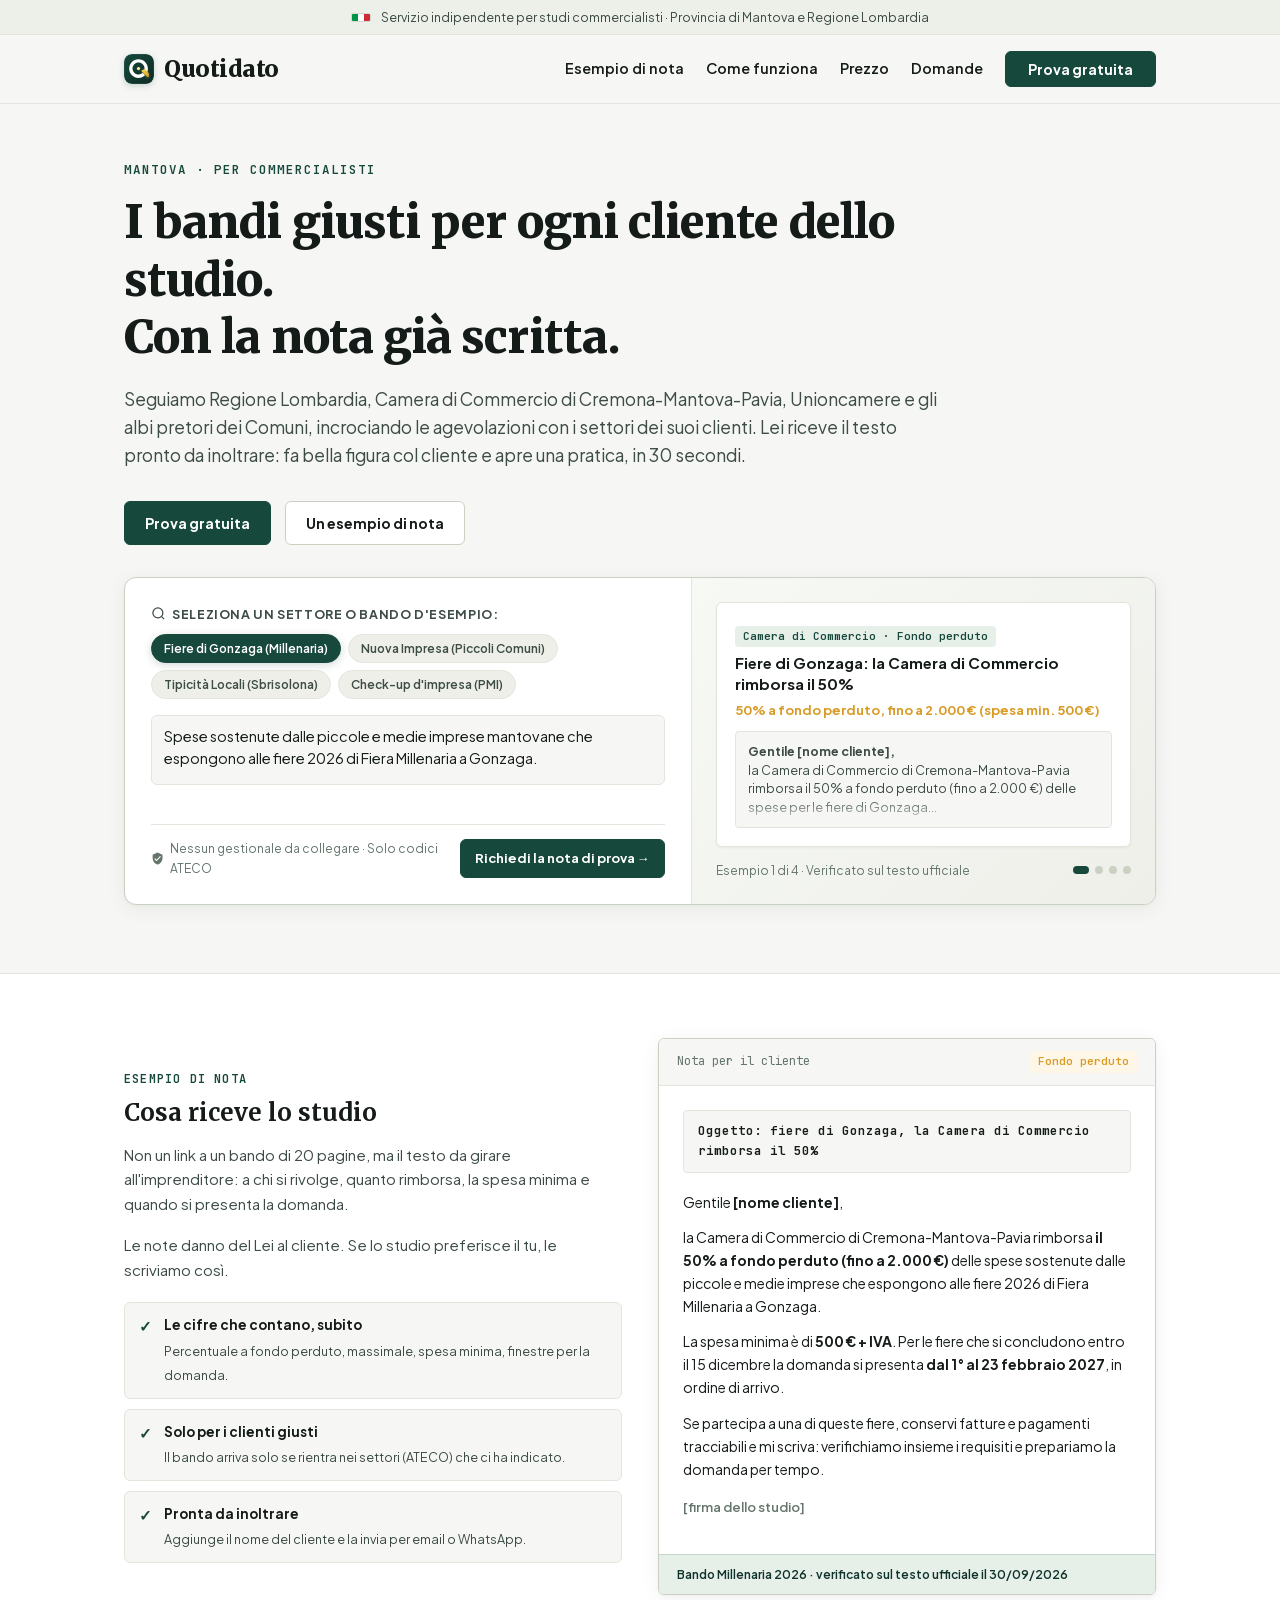
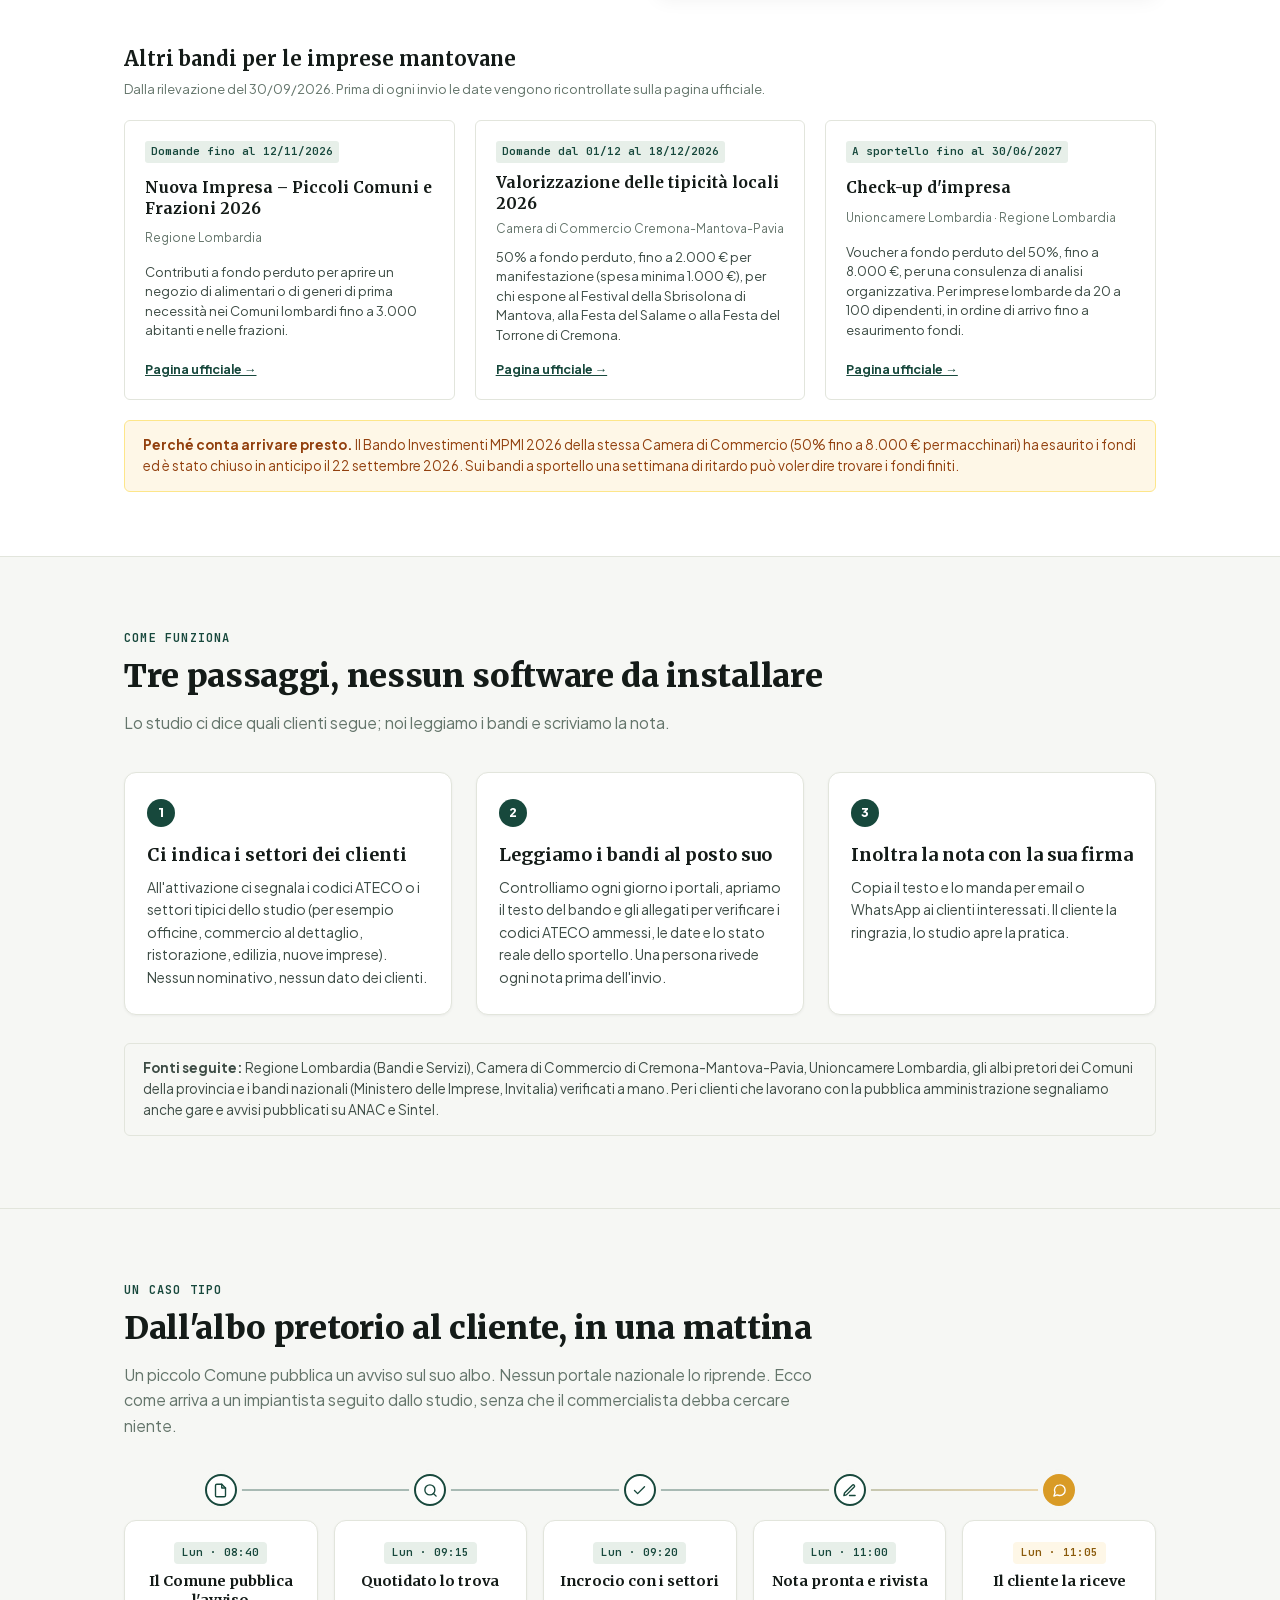
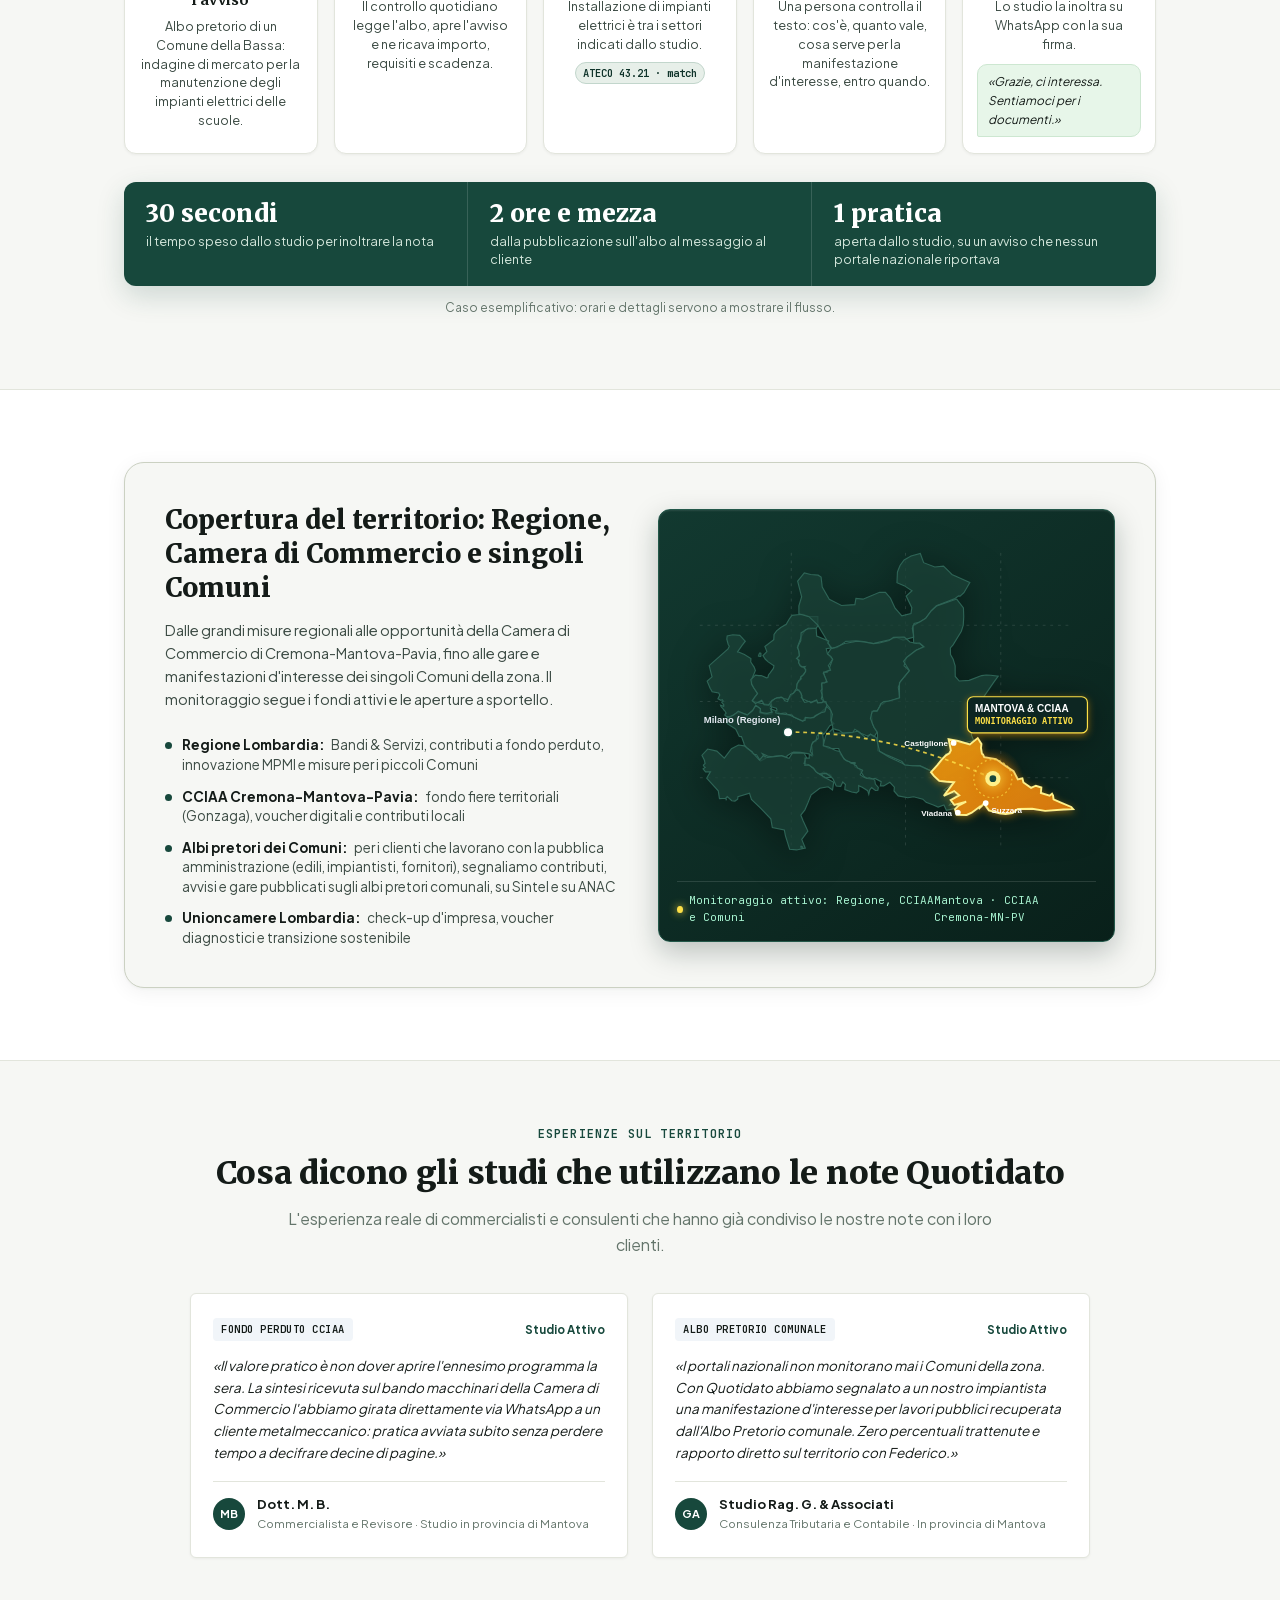
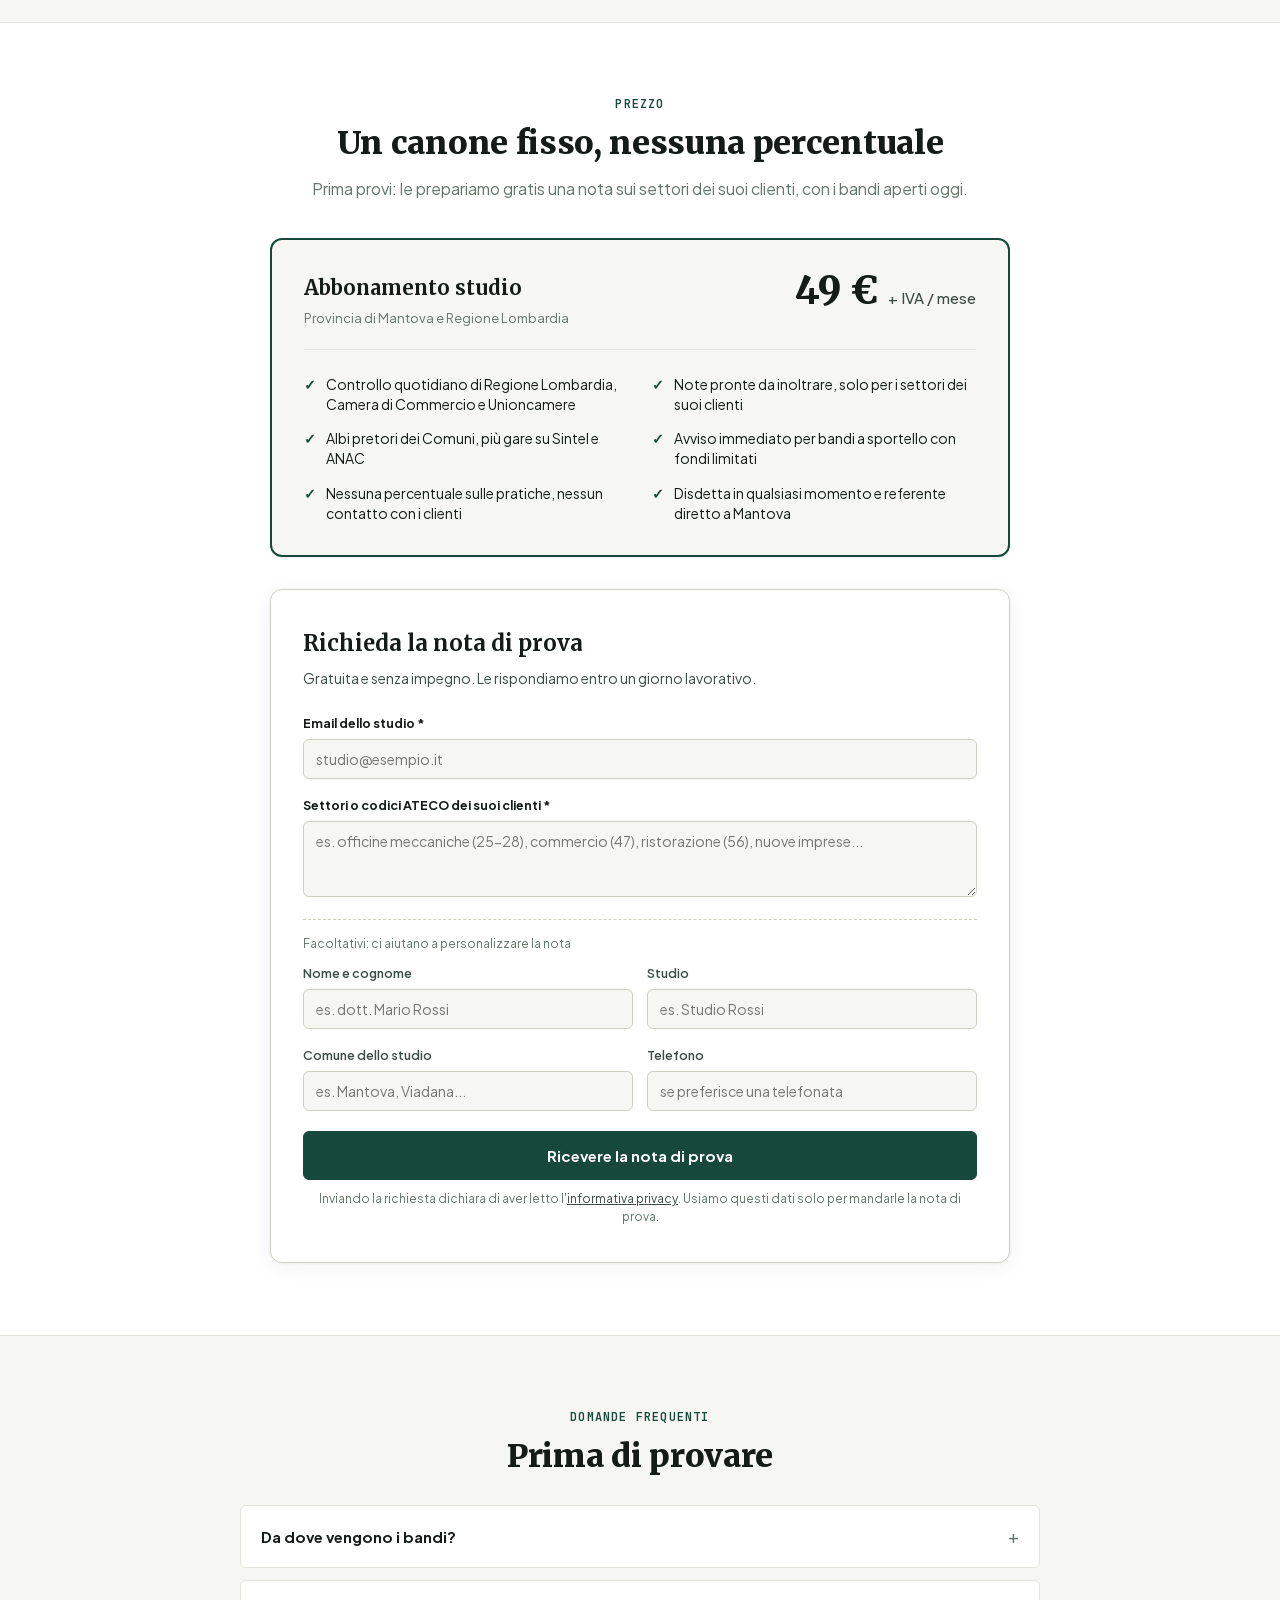
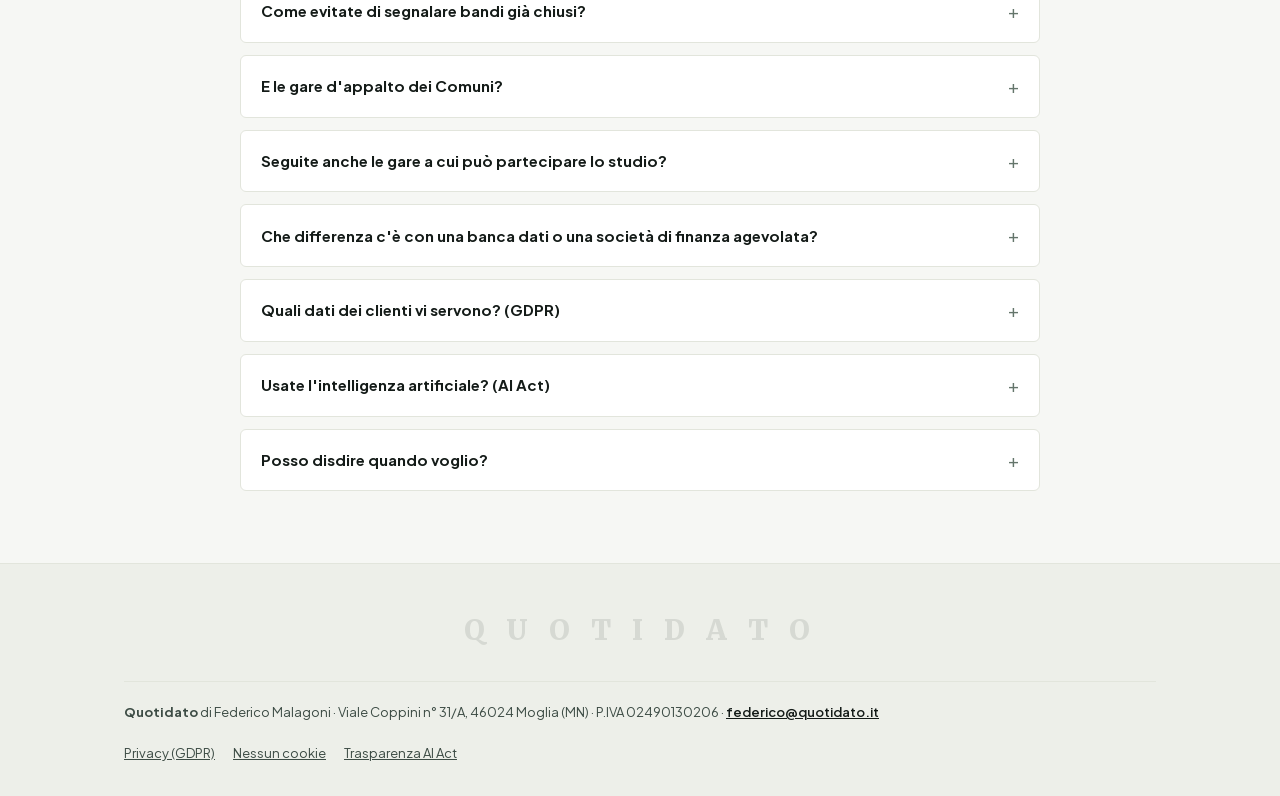
==== commit 28748a7c: "FAQ: gare per lo studio (paghe per enti pubblici)" ====
--- a/index.html
+++ b/index.html
@@ -2038,6 +2038,11 @@
         <details>
           <summary>E le gare d'appalto dei Comuni?</summary>
           <p>Sì: per i clienti che lavorano con la pubblica amministrazione (edili, impiantisti, fornitori) segnaliamo avvisi e indagini di mercato pubblicati sugli albi pretori, su ANAC e sulla piattaforma regionale Sintel. La partecipazione resta a cura dell'impresa o del suo consulente gare.</p>
+        </details>
+
+        <details>
+          <summary>Seguite anche le gare a cui può partecipare lo studio?</summary>
+          <p>Sì, su richiesta. Anche gli enti pubblici cercano professionisti: elaborazione paghe per Comuni, Unioni e ordini professionali, tenuta della contabilità, consulenza fiscale. Segnaliamo gare, indagini di mercato e avvisi per iscriversi agli elenchi di operatori economici, nella zona in cui lo studio vuole lavorare e solo sulle piattaforme a cui è iscritto.</p>
         </details>
 
         <details>
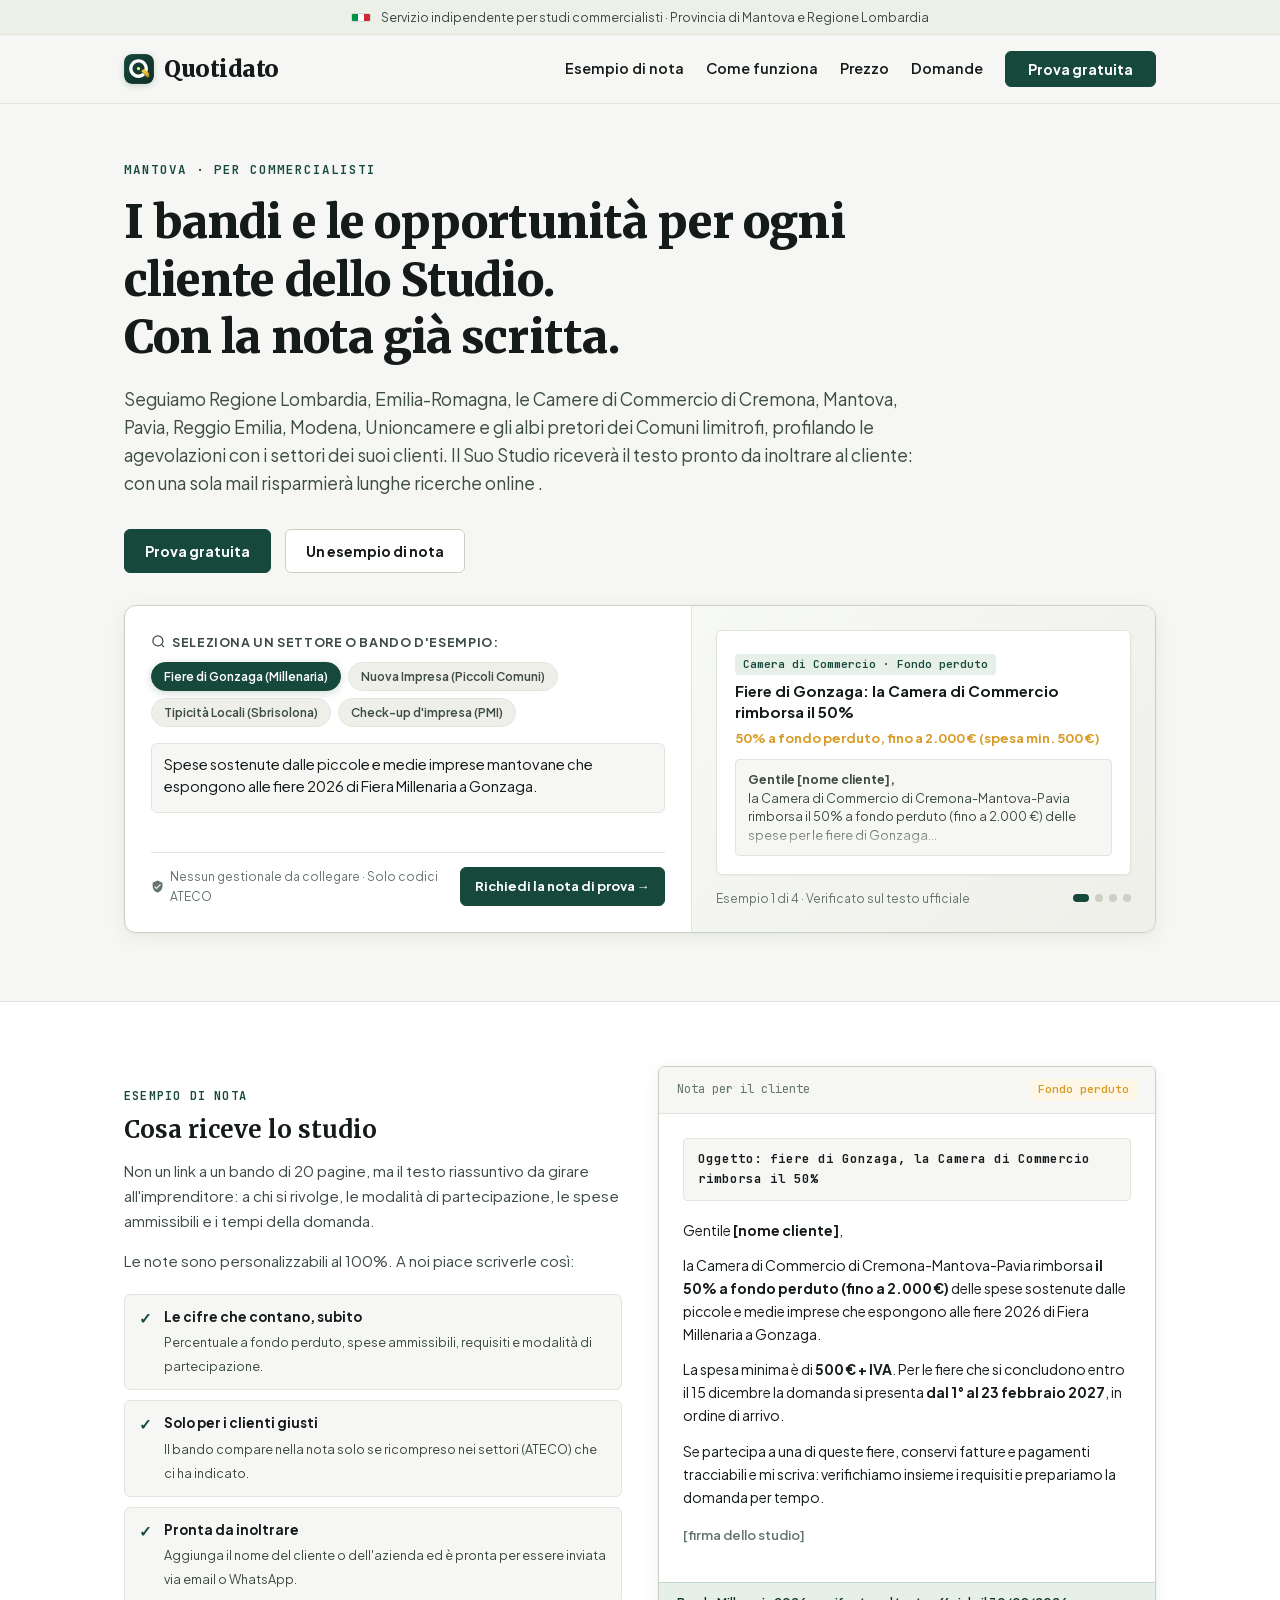
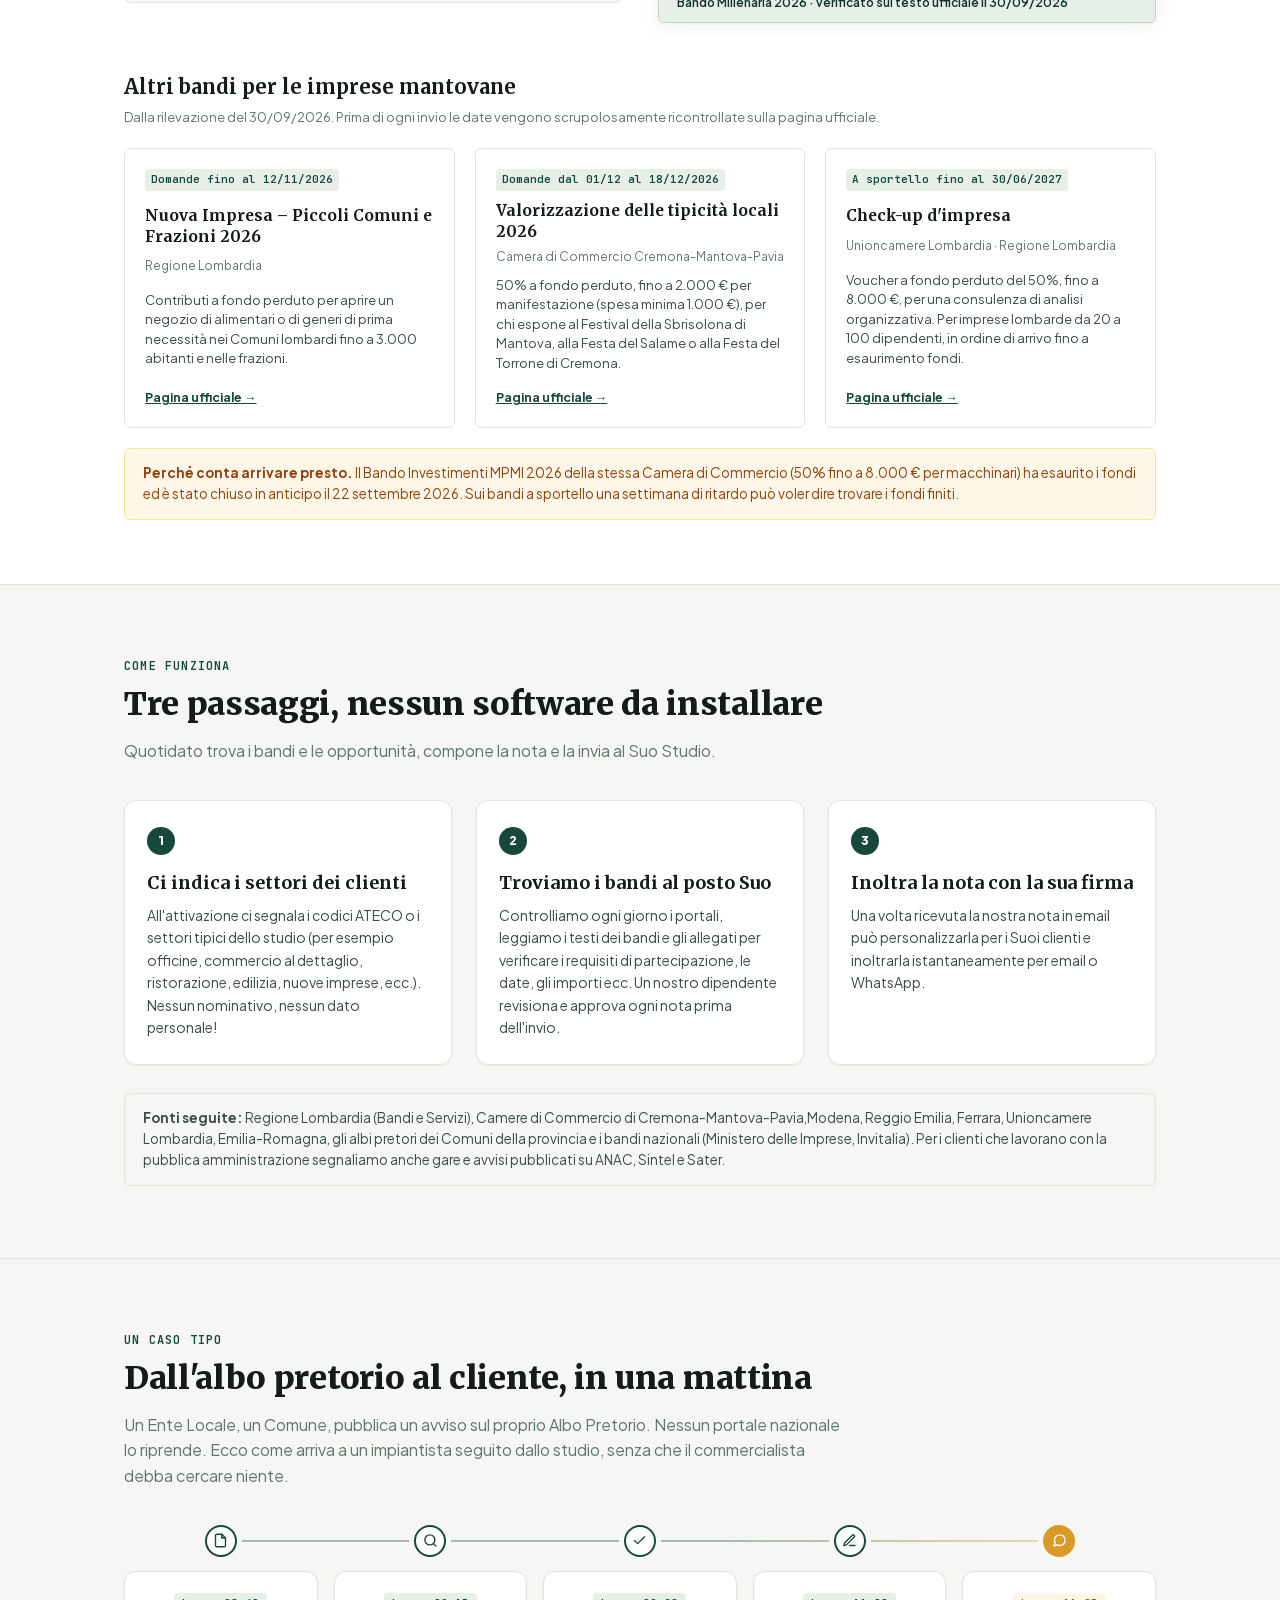
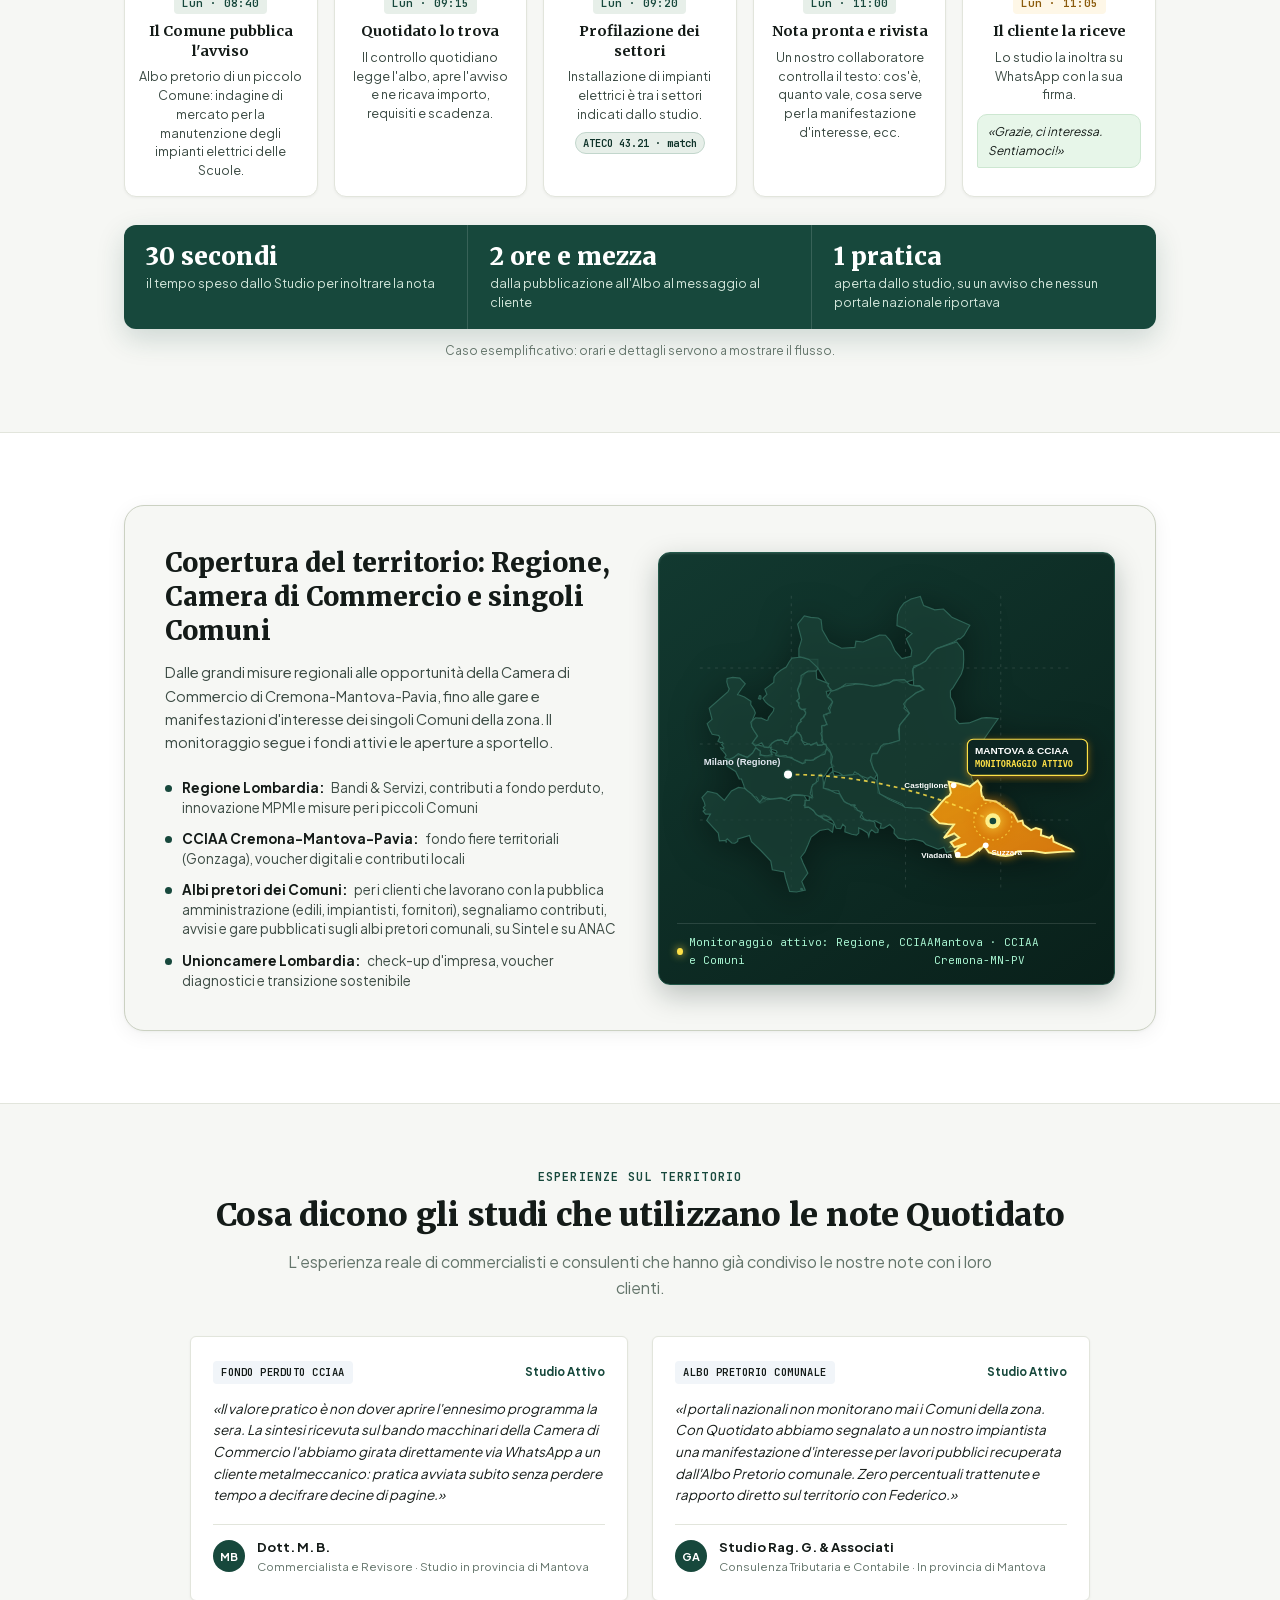
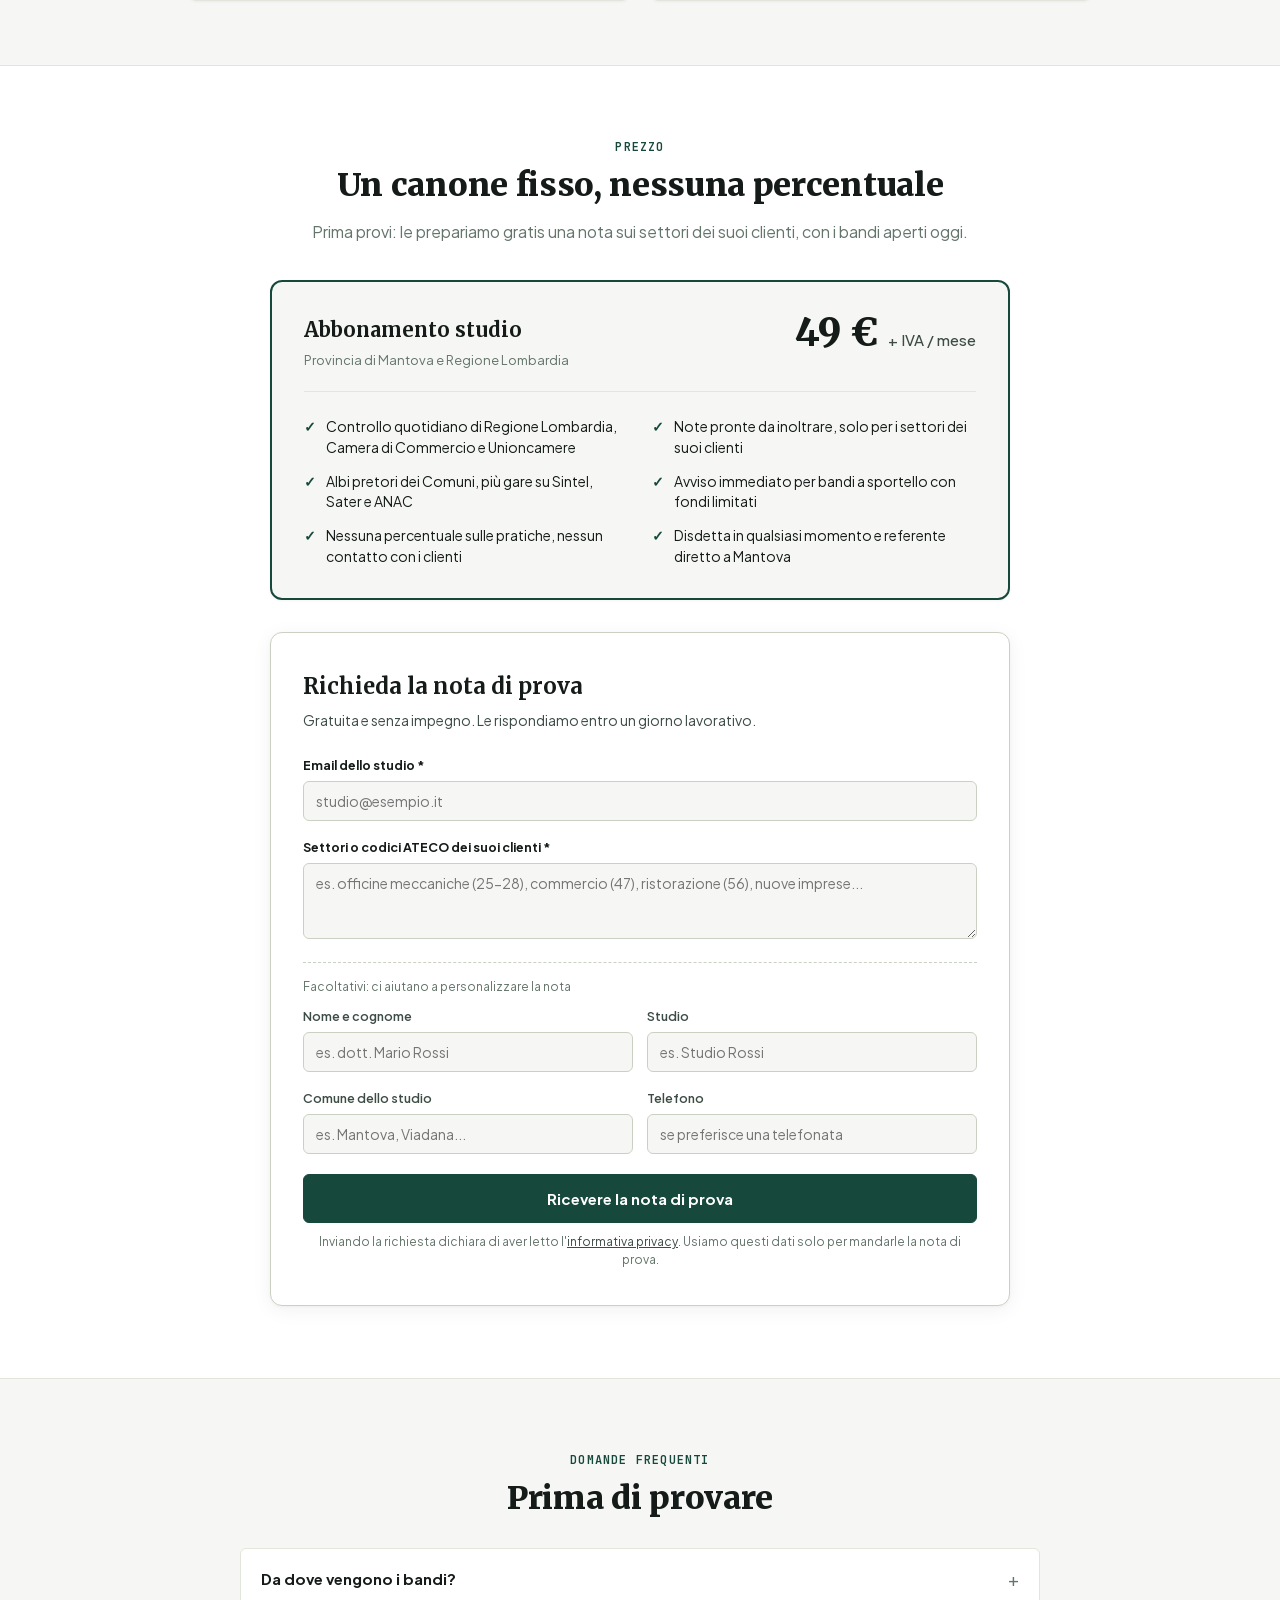
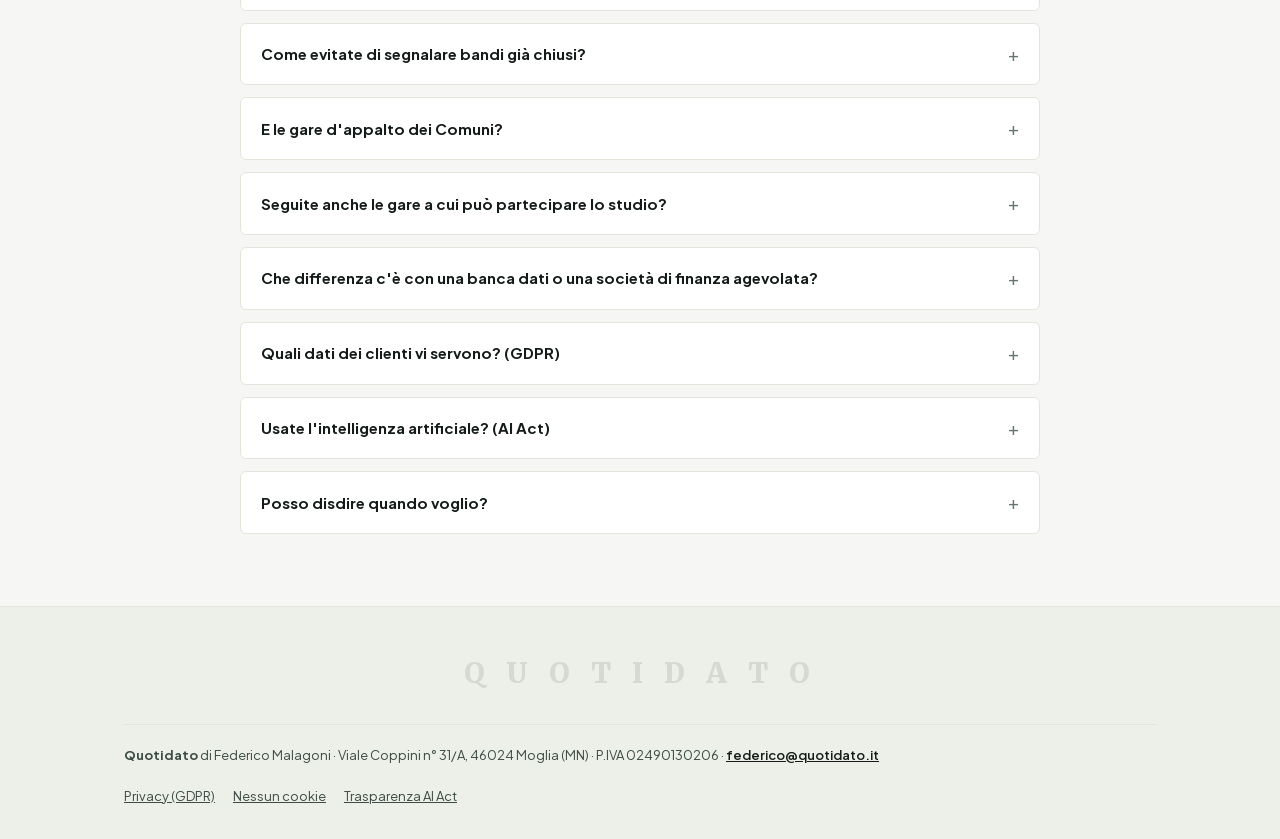
==== commit 976ce989: "Revise title and descriptions in index.html Ho modificato alcuni figadini e esteso l'area di interve" ====
--- a/index.html
+++ b/index.html
@@ -3,14 +3,14 @@
 <head>
   <meta charset="UTF-8">
   <meta name="viewport" content="width=device-width, initial-scale=1.0, viewport-fit=cover">
-  <title>Quotidato | Bandi per i clienti dello studio, con la nota già scritta</title>
-  <meta name="description" content="Per commercialisti della provincia di Mantova: i bandi aperti di Regione Lombardia e Camera di Commercio incrociati con i settori dei clienti, con il testo pronto da inoltrare. 49 € + IVA al mese.">
+  <title>Quotidato | Opportunità reali per i clienti dello studio, con la nota già scritta</title>
+  <meta name="description" content="Per commercialisti della provincia di Mantova: i bandi aperti delle Regioni e delle Camere di Commercio profilati per i settori dei clienti, con il testo pronto da inoltrare. 49 € + IVA al mese.">
   <link rel="canonical" href="https://quotidato.it/">
   <meta property="og:type" content="website">
   <meta property="og:locale" content="it_IT">
   <meta property="og:url" content="https://quotidato.it/">
   <meta property="og:title" content="Quotidato · Bandi per i clienti dello studio, con la nota già scritta">
-  <meta property="og:description" content="Regione Lombardia, Camera di Commercio, Unioncamere e albi pretori dei Comuni incrociati con i settori dei suoi clienti. Per commercialisti della provincia di Mantova.">
+  <meta property="og:description" content="Regione Lombardia e Emilia-Romagna, Camere di Commercio, Unioncamere e albi pretori dei Comuni profilati con i settori dei suoi clienti. Per commercialisti della provincia di Mantova.">
   <meta property="og:image" content="https://quotidato.it/brand/og-image.png">
   <meta property="og:image:width" content="1200">
   <meta property="og:image:height" content="630">
@@ -1490,7 +1490,7 @@
     <span>Servizio indipendente per studi commercialisti · Provincia di Mantova e Regione Lombardia</span>
   </div>
 
-  <!-- 2. HEADER ELEGANTE CON DESIGN A PILLOLA (IDENTICO ALLO SCREENSHOT) -->
+  <!-- 2. HEADER ELEGANTE CON DESIGN A PILLOLA -->
   <header class="masthead">
     <div class="container masthead-inner">
       <a href="/" class="brand-title">
@@ -1514,13 +1514,13 @@
     </div>
   </header>
 
-  <!-- 3. HERO (COPY APPROVATO AL 100% + COMPOSER INTERATTIVO) -->
+  <!-- 3. HERO  -->
   <section class="hero">
     <div class="container">
       <div class="hero-kicker">Mantova · Per commercialisti</div>
-      <h1>I bandi giusti per ogni cliente dello studio.<br>Con la nota già scritta.</h1>
+      <h1>I bandi e le opportunità per ogni cliente dello Studio.<br>Con la nota già scritta.</h1>
       <p class="hero-lead">
-        Seguiamo Regione Lombardia, Camera di Commercio di Cremona-Mantova-Pavia, Unioncamere e gli albi pretori dei Comuni, incrociando le agevolazioni con i settori dei suoi clienti. Lei riceve il testo pronto da inoltrare: fa bella figura col cliente e apre una pratica, in 30 secondi.
+        Seguiamo Regione Lombardia, Emilia-Romagna, le Camere di Commercio di Cremona, Mantova, Pavia, Reggio Emilia, Modena, Unioncamere e gli albi pretori dei Comuni limitrofi, profilando le agevolazioni con i settori dei suoi clienti. Il Suo Studio riceverà il testo pronto da inoltrare al cliente: con una sola mail risparmierà lunghe ricerche online .
       </p>
 
       <div class="hero-actions">
@@ -1592,10 +1592,10 @@
           <div class="section-eyebrow">Esempio di nota</div>
           <h3>Cosa riceve lo studio</h3>
           <p>
-            Non un link a un bando di 20 pagine, ma il testo da girare all'imprenditore: a chi si rivolge, quanto rimborsa, la spesa minima e quando si presenta la domanda.
+            Non un link a un bando di 20 pagine, ma il testo riassuntivo da girare all'imprenditore: a chi si rivolge, le modalità di partecipazione, le spese ammissibili e i tempi della domanda.
           </p>
           <p>
-            Le note danno del Lei al cliente. Se lo studio preferisce il tu, le scriviamo così.
+            Le note sono personalizzabili al 100%. A noi piace scriverle così:
           </p>
 
           <div class="preview-features">
@@ -1603,21 +1603,21 @@
               <span class="feature-icon">✓</span>
               <div>
                 <strong>Le cifre che contano, subito</strong>
-                <span>Percentuale a fondo perduto, massimale, spesa minima, finestre per la domanda.</span>
+                <span>Percentuale a fondo perduto, spese ammissibili, requisiti e modalità di partecipazione.</span>
               </div>
             </div>
             <div class="preview-feature-card">
               <span class="feature-icon">✓</span>
               <div>
                 <strong>Solo per i clienti giusti</strong>
-                <span>Il bando arriva solo se rientra nei settori (ATECO) che ci ha indicato.</span>
+                <span>Il bando compare nella nota solo se ricompreso nei settori (ATECO) che ci ha indicato.</span>
               </div>
             </div>
             <div class="preview-feature-card">
               <span class="feature-icon">✓</span>
               <div>
                 <strong>Pronta da inoltrare</strong>
-                <span>Aggiunge il nome del cliente e la invia per email o WhatsApp.</span>
+                <span>Aggiunga il nome del cliente o dell'azienda ed è pronta per essere inviata via email o WhatsApp.</span>
               </div>
             </div>
           </div>
@@ -1656,7 +1656,7 @@
       <!-- ALTRI BANDI PER LE IMPRESE MANTOVANE -->
       <div class="grants-block">
         <h3>Altri bandi per le imprese mantovane</h3>
-        <p class="grants-note">Dalla rilevazione del 30/09/2026. Prima di ogni invio le date vengono ricontrollate sulla pagina ufficiale.</p>
+        <p class="grants-note">Dalla rilevazione del 30/09/2026. Prima di ogni invio le date vengono scrupolosamente ricontrollate sulla pagina ufficiale.</p>
 
         <div class="grants-grid">
           <div class="grant-box">
@@ -1703,7 +1703,7 @@
       <div class="section-eyebrow">Come funziona</div>
       <h2 class="section-headline">Tre passaggi, nessun software da installare</h2>
       <p class="section-sub">
-        Lo studio ci dice quali clienti segue; noi leggiamo i bandi e scriviamo la nota.
+       Quotidato trova i bandi e le opportunità, compone la nota e la invia al Suo Studio.
       </p>
 
       <div class="steps-grid">
@@ -1711,15 +1711,15 @@
           <span class="step-num">1</span>
           <h3>Ci indica i settori dei clienti</h3>
           <p>
-            All'attivazione ci segnala i codici ATECO o i settori tipici dello studio (per esempio officine, commercio al dettaglio, ristorazione, edilizia, nuove imprese). Nessun nominativo, nessun dato dei clienti.
+            All'attivazione ci segnala i codici ATECO o i settori tipici dello studio (per esempio officine, commercio al dettaglio, ristorazione, edilizia, nuove imprese, ecc.). Nessun nominativo, nessun dato personale!
           </p>
         </div>
 
         <div class="step-card">
           <span class="step-num">2</span>
-          <h3>Leggiamo i bandi al posto suo</h3>
+          <h3>Troviamo i bandi al posto Suo</h3>
           <p>
-            Controlliamo ogni giorno i portali, apriamo il testo del bando e gli allegati per verificare i codici ATECO ammessi, le date e lo stato reale dello sportello. Una persona rivede ogni nota prima dell'invio.
+            Controlliamo ogni giorno i portali, leggiamo i testi dei bandi e gli allegati per verificare i requisiti di partecipazione, le date, gli importi ecc. Un nostro dipendente revisiona e approva ogni nota prima dell'invio.
           </p>
         </div>
 
@@ -1727,13 +1727,13 @@
           <span class="step-num">3</span>
           <h3>Inoltra la nota con la sua firma</h3>
           <p>
-            Copia il testo e lo manda per email o WhatsApp ai clienti interessati. Il cliente la ringrazia, lo studio apre la pratica.
+           Una volta ricevuta la nostra nota in email può personalizzarla per i Suoi clienti e inoltrarla istantaneamente per email o WhatsApp.
           </p>
         </div>
       </div>
 
       <div class="sources-line">
-        <strong>Fonti seguite:</strong> Regione Lombardia (Bandi e Servizi), Camera di Commercio di Cremona-Mantova-Pavia, Unioncamere Lombardia, gli albi pretori dei Comuni della provincia e i bandi nazionali (Ministero delle Imprese, Invitalia) verificati a mano. Per i clienti che lavorano con la pubblica amministrazione segnaliamo anche gare e avvisi pubblicati su ANAC e Sintel.
+        <strong>Fonti seguite:</strong> Regione Lombardia (Bandi e Servizi), Camere di Commercio di Cremona-Mantova-Pavia,Modena, Reggio Emilia, Ferrara, Unioncamere Lombardia, Emilia-Romagna, gli albi pretori dei Comuni della provincia e i bandi nazionali (Ministero delle Imprese, Invitalia). Per i clienti che lavorano con la pubblica amministrazione segnaliamo anche gare e avvisi pubblicati su ANAC, Sintel e Sater.
       </div>
     </div>
   </section>
@@ -1744,7 +1744,7 @@
       <div class="section-eyebrow">Un caso tipo</div>
       <h2 class="section-headline">Dall'albo pretorio al cliente, in una mattina</h2>
       <p class="section-sub">
-        Un piccolo Comune pubblica un avviso sul suo albo. Nessun portale nazionale lo riprende. Ecco come arriva a un impiantista seguito dallo studio, senza che il commercialista debba cercare niente.
+        Un Ente Locale, un Comune, pubblica un avviso sul proprio Albo Pretorio. Nessun portale nazionale lo riprende. Ecco come arriva a un impiantista seguito dallo studio, senza che il commercialista debba cercare niente.
       </p>
 
       <ol class="caso-track" style="list-style: none;">
@@ -1753,7 +1753,7 @@
           <div class="caso-card">
             <span class="caso-time">Lun · 08:40</span>
             <h3>Il Comune pubblica l'avviso</h3>
-            <p>Albo pretorio di un Comune della Bassa: indagine di mercato per la manutenzione degli impianti elettrici delle scuole.</p>
+            <p>Albo pretorio di un piccolo Comune: indagine di mercato per la manutenzione degli impianti elettrici delle Scuole.</p>
           </div>
         </li>
         <li class="caso-step">
@@ -1768,7 +1768,7 @@
           <span class="caso-node"><svg width="15" height="15" viewBox="0 0 24 24" fill="none" stroke="currentColor" stroke-width="2.2" stroke-linecap="round" stroke-linejoin="round" aria-hidden="true"><polyline points="20 6 9 17 4 12"/></svg></span>
           <div class="caso-card">
             <span class="caso-time">Lun · 09:20</span>
-            <h3>Incrocio con i settori</h3>
+            <h3>Profilazione dei settori</h3>
             <p>Installazione di impianti elettrici è tra i settori indicati dallo studio.</p>
             <span class="caso-match">ATECO 43.21 · match</span>
           </div>
@@ -1778,7 +1778,7 @@
           <div class="caso-card">
             <span class="caso-time">Lun · 11:00</span>
             <h3>Nota pronta e rivista</h3>
-            <p>Una persona controlla il testo: cos'è, quanto vale, cosa serve per la manifestazione d'interesse, entro quando.</p>
+            <p>Un nostro collaboratore controlla il testo: cos'è, quanto vale, cosa serve per la manifestazione d'interesse, ecc.</p>
           </div>
         </li>
         <li class="caso-step">
@@ -1787,7 +1787,7 @@
             <span class="caso-time">Lun · 11:05</span>
             <h3>Il cliente la riceve</h3>
             <p>Lo studio la inoltra su WhatsApp con la sua firma.</p>
-            <div class="caso-bubble">«Grazie, ci interessa. Sentiamoci per i documenti.»</div>
+            <div class="caso-bubble">«Grazie, ci interessa. Sentiamoci!»</div>
           </div>
         </li>
       </ol>
@@ -1795,11 +1795,11 @@
       <div class="caso-result">
         <div>
           <div class="caso-result-num">30 secondi</div>
-          <div class="caso-result-label">il tempo speso dallo studio per inoltrare la nota</div>
+          <div class="caso-result-label">il tempo speso dallo Studio per inoltrare la nota</div>
         </div>
         <div>
           <div class="caso-result-num">2 ore e mezza</div>
-          <div class="caso-result-label">dalla pubblicazione sull'albo al messaggio al cliente</div>
+          <div class="caso-result-label">dalla pubblicazione all'Albo al messaggio al cliente</div>
         </div>
         <div>
           <div class="caso-result-num">1 pratica</div>
@@ -1938,7 +1938,7 @@
           <ul class="pricing-features">
             <li>Controllo quotidiano di Regione Lombardia, Camera di Commercio e Unioncamere</li>
             <li>Note pronte da inoltrare, solo per i settori dei suoi clienti</li>
-            <li>Albi pretori dei Comuni, più gare su Sintel e ANAC</li>
+            <li>Albi pretori dei Comuni, più gare su Sintel, Sater e ANAC</li>
             <li>Avviso immediato per bandi a sportello con fondi limitati</li>
             <li>Nessuna percentuale sulle pratiche, nessun contatto con i clienti</li>
             <li>Disdetta in qualsiasi momento e referente diretto a Mantova</li>
